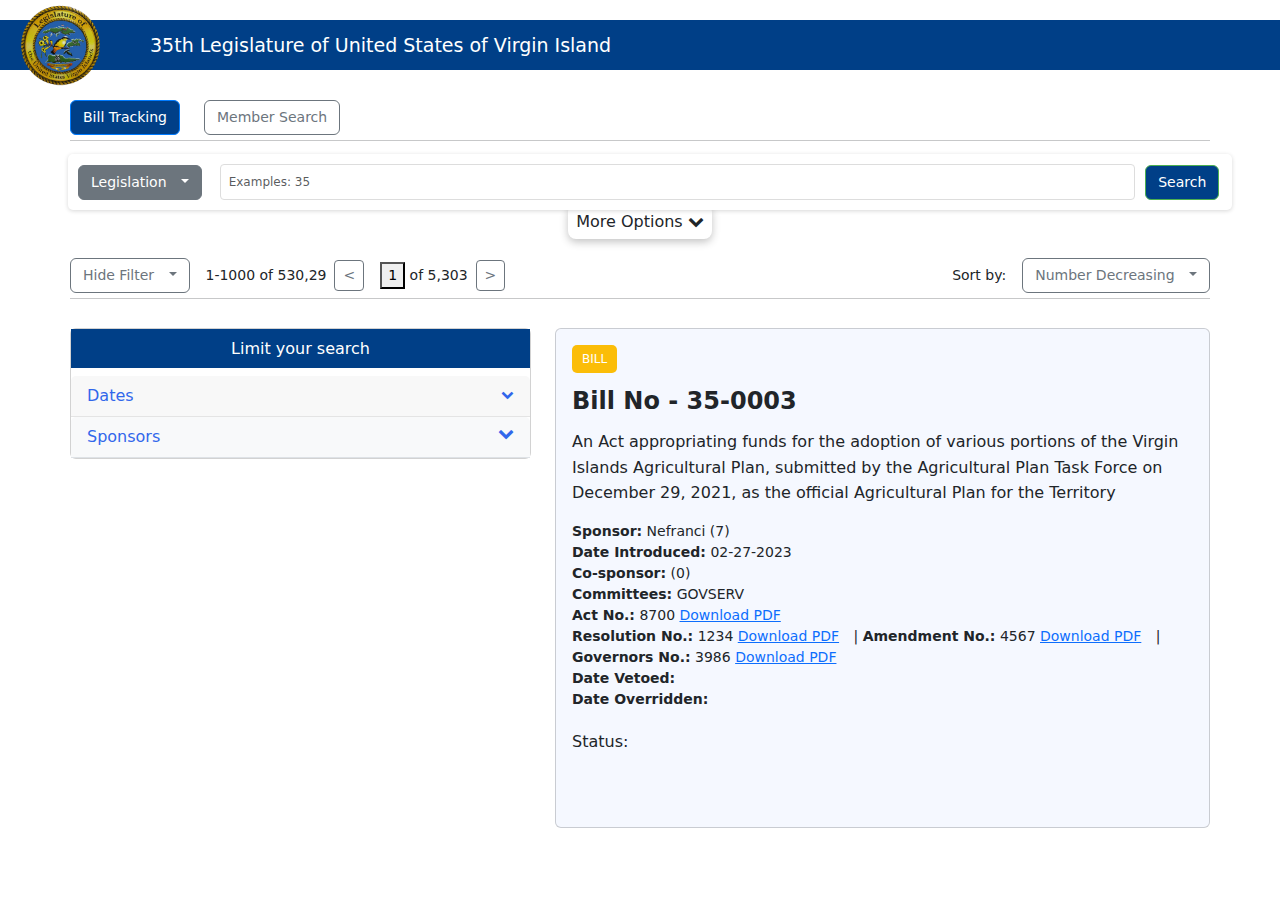
==== index.html @ 42413e61 "SEVENTH COMMIT" ====
<!DOCTYPE html>
<html lang="en">

<head>
	<meta charset="UTF-8">
	<meta name="viewport" content="width=device-width, initial-scale=1.0">
	<meta http-equiv="X-UA-Compatible" content="ie=edge">
	<title>Document</title>
	<link href="https://cdn.jsdelivr.net/npm/bootstrap@5.3.3/dist/css/bootstrap.min.css" rel="stylesheet"
		integrity="sha384-QWTKZyjpPEjISv5WaRU9OFeRpok6YctnYmDr5pNlyT2bRjXh0JMhjY6hW+ALEwIH" crossorigin="anonymous">
		<link rel="stylesheet" href="https://cdnjs.cloudflare.com/ajax/libs/font-awesome/4.7.0/css/font-awesome.min.css">
	<script src="https://cdn.jsdelivr.net/npm/bootstrap@5.3.3/dist/js/bootstrap.bundle.min.js"
		integrity="sha384-YvpcrYf0tY3lHB60NNkmXc5s9fDVZLESaAA55NDzOxhy9GkcIdslK1eN7N6jIeHz"
		crossorigin="anonymous"></script>
		

	<style>
		.form-select{
			width: 50%;
    		margin-left: 15px;
		}
		body {
			margin-top: 20px;
		}

		.tabbtn, .row2btn{
			font-size: 14px;
		}
		.navbar-custom {
			background-color: #003f87;
			/* Dark blue background */
			position: relative;
			height: 50px;
			/* Adjust based on your preference */
		}

		.navbar-brand img {
			width: 80px;
			/* Adjust based on your logo size */
			height: auto;
			position: absolute;
			top: 50%;
			/* Center vertically */
			transform: translateY(-50%);
			margin-left: 20px;
			/* Space from the left */
		}

		.navbar-text {
			color: #ffffff;
			/* White text */
			font-size: 19px;
			/* Larger text */
			position: absolute;
			left: 150px;
			/* Space from the left */
			top: 50%;
			/* Center vertically */
			transform: translateY(-50%);
			white-space: nowrap;
		}

		.tabdiv .container {
			padding-left: 0;
			/* Remove default padding */
		}

		.tabdiv .row {
			justify-content: start;
			/* Align items to the start of the row */
		}

		.tabdiv .col {
			padding-right: 10px;
			/* Reduce spacing between buttons */
		}

		.tabdiv {
			margin-top: 30px;
		}

.container{
	padding-left: 0;
	padding-right: 0;
}
		.search-bar-container {
			padding: 10px;
			box-shadow: rgba(0, 0, 0, 0.16) 0px 1px 4px;
			/* Light gray background */
			border-radius: 5px;
			/* Rounded corners */
			display: flex;
			align-items: center;
			justify-content: space-between;
			width: 100%;
			margin-left: 10px;
			background-color: #ffffff;
		}

		.form-control {
			margin-right: 5px;
    		margin-left: 15px;
			/* Space between elements */
		}

		.btn-outline-primary {
			color: #fff;
			/* White text color */
			background-color: #007bff;
			/* Bootstrap primary blue */
			border-color: #007bff;
			/* Border color same as background */
		}

		.dropdown-toggle::after {
			margin-left: 10px;
			/* Ensure spacing within dropdown */
		}

		.btn-primary {
			background-color: #003f87;
			/* New background color */
			border-color: #4CAF50;
			/* New border color */
		}

		.custom-flex-container {
			display: flex;
			align-items: center;
			/* Vertically center the items */
			margin-top: 16px;
			/* 4rem top margin */
		}

		.custom-flex-container>.dropdown {
			flex-shrink: 0;
			/* Prevents the dropdown from shrinking */
		}

		.custom-flex-container>p {
			margin-left: 16px;
			/* Spacing between dropdown and paragraph */
			margin-bottom: 0;
			/* No bottom margin for alignment */
		}

		
.card-header .title {
  margin-bottom: 0;
  line-height: 1.5;
}

.filter-group {
  border-bottom: 1px solid #e4e4e4;
}
.filter-group .card-header {
  border-bottom: 0;
}
.filter-group:last-child {
  border-bottom: 0;
}

.card-header .form-check {
  margin-bottom: 0;
  padding-top: 5px;
  padding-bottom: 5px;
}



/* ================= lists ================= */
[class*=list-] li:after {
  visibility: hidden;
  display: block;
  content: "";
  overflow: hidden;
  height: 0;
  clear: both;
}
.text-center {
    padding: 10px;
    text-align: center !important;
    background-color: #003f87;
    color: white;
	width: 404px;
}
.list-icon {
  list-style: none;
  padding-left: 0;
}
.list-icon li {
  margin-bottom: 7px;
  position: relative;
  padding-left: 30px;
}
.list-icon .icon {
  width: 22px;
  margin-right: 15px;
  vertical-align: middle;
  text-align: center;
  color: #545454;
  position: absolute;
  top: 3px;
  left: 0;
}
.list-icon span {
  vertical-align: middle;
}

.list-bullet, .list-dots {
  list-style: none;
  padding-left: 0;
}
.list-bullet li, .list-dots li {
  margin-bottom: 5px;
  position: relative;
  padding-left: 15px;
}
.list-bullet li::before, .list-dots li::before {
  content: " ";
  position: absolute;
  top: 8px;
  left: 0;
  width: 7px;
  border-radius: 100%;
  height: 7px;
  background: #ced4da;
}
.btn-outline-primary {
    color: #fff;
    background-color: #003f87;
    border-color: #007bff;
}
.list-check {
  padding-left: 0;
  list-style: none;
}
.list-check > li {
  position: relative;
  padding-left: 24px;
  margin-bottom: 7px;
}
.list-check > li::before {
  font-family: "Font Awesome 5 Free";
  font-weight: 900;
  font-size: 12px;
  color: #00b517;
  position: absolute;
  top: 2px;
  left: 0;
  content: "";
}

.list-normal {
  list-style: none;
  padding-left: 0;
}
.list-normal li {
  padding-left: 1em;
  margin-bottom: 7px;
}
.list-normal li:before {
  content: "•";
  color: #3167eb;
  display: inline-block;
  width: 1em;
  margin-left: -1em;
}

.list-menu {
  list-style: none;
  margin: 0;
}
.list-menu li {
  margin-bottom: 5px;
}
.list-menu a {
  color: #343a40;
}
.list-menu a:hover {
  color: #3167eb;
}

.card-header a{
	color: #3167eb;
	text-decoration: none;
}

.icon-control {
  margin-top: 5px;
  float: right;
  font-size: 80%;
}
/* Filter Stack Structure */
.filter-stack {
    display: flex;
}

.filter-label-stack {
    display: flex;
    flex-direction: column;
    /*margin-right: 1rem;*/
    flex-basis: 150px;
}

.filter-input-stack {
    display: flex;
    flex-direction: column;
	margin-right: 5rem;
}

.filter-inputs {
    display: flex;
    align-items: center;
    margin-bottom: 1rem;
}

.filter-inputs input {
    margin: 0 0.5rem;
	font-size: 11px;
    width: 99px;
}

.filter-between {
    margin: 0 0.5rem;
}
.mb-3 {
    margin-bottom: 1rem; /* Adjusts the spacing below each row */
}

.align-items-center {
    align-items: center; /* Aligns labels and inputs vertically */
}
/* General Styling for consistency */
.form-control {
    padding: 0.5rem;
    border: 1px solid #ddd;
    border-radius: 4px;
	width: 80%;
	font-size: 12px;
}

.col-md-3{
flex: 0 0 auto;
width: 40%;
}
hr {
    margin: 5px 0;
    color: inherit;
    border: 0;
    border-top: var(--bs-border-width) solid;
    opacity: .25;
}
.moreoption{
    /* background-color: #cde1fd; */
    padding: 8px;
    border-radius: 8px;
    cursor: pointer;
	box-shadow: rgba(0, 0, 0, 0.24) 0px 3px 8px
}
.bill-container {
            border: 1px solid #dcdcdc;
            background-color: #ffffff;
            padding: 20px;
            border-radius: 8px;
            width: 600px;
            margin: 20px auto;
            box-shadow: 0 0 10px rgba(0, 0, 0, 0.1);
        }
        .bill-label {
            background-color: #fbbd08;
            color: white;
            font-size: 12px;
            padding: 5px 10px;
            border-radius: 5px;
            display: inline-block;
            margin-bottom: 10px;
        }
        .bill-number {
            font-size: 24px;
            font-weight: bold;
            margin-bottom: 10px;
        }
        .bill-description {
            margin-bottom: 15px;
            line-height: 1.6;
        }
        .bill-details {
            font-size: 14px;
            margin-bottom: 20px;
        }
        .bill-details span {
            font-weight: bold;
        }
        .download-link {
            margin-right: 10px;
        }
        .status-container {
            display: flex;
            align-items: center;
        }
        .status {
            background-color: #21ba45;
            color: white;
            padding: 5px 10px;
            border-radius: 5px;
            font-size: 12px;
            margin-right: 10px;
        }
        .timeline {
            display: flex;
            justify-content: space-between;
            width: 100%;
            padding: 10px 0;
            margin-top: 10px;
        }
        .timeline-item {
            font-size: 12px;
            color: #2185d0;
            text-align: center;
            flex: 1;
        }
        .timeline-item:not(:last-child)::after {
            content: '→';
            color: #dcdcdc;
            margin-left: 5px;
            margin-right: 5px;
        }
		.status-bar {
  display: flex;
  flex-wrap: nowrap;
  justify-content: space-between;
  align-items: center;
  padding: 5px;
  background-color: #f7f7f7;
  border-radius: 5px;
  box-shadow: 0 0 5px rgba(0, 0, 0, 0.1);
}

.status-bar-item {
  position: relative;
  flex: 1;
  text-align: center;
  padding: 5px;
  border-right: 1px solid #ddd;
  font-size: 12px;
  cursor: pointer;
}

.status-bar-item.active {
  background-color: #4CAF50;
  color: #fff;
}

.status-bar-item.active::before {
  content: "";
  position: absolute;
  top: 50%;
  right: -5px;
  transform: translateY(-50%);
  border-style: solid;
  border-width: 5px 0 5px 5px;
  border-color: transparent transparent transparent #4CAF50;
}

.status-bar-item:last-child {
  border-right: none;
}

		.expandable{
			font-size: 13px;
		}

		.colmn{
			width: 90%;
		}
.sde{
    padding-left: 0rem;
}
.more{
	width: 800px;
	height: 600px; 
	background: #ebf3ff; 
	padding: 15px;
}

/* For tablets in portrait (vertical) mode */
@media only screen and   (orientation: portrait) {
	 .row2btn {
    font-size: 9px;
}
.filter-label {
    margin-bottom: 0;
	font-size: 12px;
}
.navbar-text {
	font-size: medium;
}
.sideflt{
    width: 42%;
    font-size: 9px;
}
.d-flex input {
    margin: 0; /* Ensure no additional margins on the inputs */
}
.more{
	width: 500px;
	height: 700px;
}
}

/* For tablets in landscape (horizontal) mode */
@media only screen and (min-width: 768px) and (max-width: 1024px) and (orientation: landscape) {
    .sideflt{
    width: 70%;
    font-size: 9px;
}
.d-flex input {
    margin: 0; /* Ensure no additional margins on the inputs */
}
	 .row2btn {
    font-size: 9px;
}

.filter-label {
    margin-bottom: 0; /* Ensure label has no bottom margin */
	font-size: 12px;
}
/* input.form-control {
    width: 52%;
    font-size: 9px;
} */
}


</style>
</head>

<body>
	<script src="https://code.jquery.com/jquery-3.6.0.min.js"></script>

	<div class="navdiv">
		<nav class="navbar navbar-custom">
			<a class="navbar-brand" href="#">
				<img src="img/logo.png" alt="Logo">
			</a>
			<div class="navbar-text">
				35th Legislature of United States of Virgin Island
			</div>
		</nav>
	</div>
	<div class="tabdiv">
		<div class="container text-left"> <!-- Changed to text-left -->
			<div class="row">
				<div class="col-auto"> <!-- Changed to col-auto for fitting content -->
					<button class="btn btn-outline-primary tabbtn">
						Bill Tracking
					</button>
				</div>
				<div class="col-auto"> <!-- Changed to col-auto for fitting content -->
					<button class="btn btn-outline-secondary tabbtn">
						Member Search
					</button>
				</div>
			</div>
			<hr>
			<div class="row">
				<div class="container mt-2">
					<div class="search-bar-container" style="position: relative; z-index: 2;">
						<div class="dropdown">
							<button class="btn btn-secondary dropdown-toggle row2btn" type="button" id="dropdownMenuButton1"
								data-bs-toggle="dropdown" aria-expanded="false">
								Legislation
							</button>
							<ul class="dropdown-menu row2btn" aria-labelledby="dropdownMenuButton1">
								<li><a class="dropdown-item" href="#">Option 1</a></li>
								<li><a class="dropdown-item" href="#">Option 2</a></li>
								<li><a class="dropdown-item" href="#">Option 3</a></li>
							</ul>
						</div>
						<input type="text" class="form-control row2btn" placeholder="Examples: 35">
						<div class="dropdown">

							<ul class="dropdown-menu row2btn" aria-labelledby="dropdownMenuButton2">
								<li><a class="dropdown-item" href="#">Option 1</a></li>
								<li><a class="dropdown-item" href="#">Option 2</a></li>
								<li><a class="dropdown-item" href="#">Option 3</a></li>
							</ul>
						</div>
						<button type="button" class="btn btn-primary row2btn">Search</button><br/>

					</div>
					
    <div style="text-align: center; position: relative; z-index: 1;">
  <span class="moreoption mt-1" data-bs-toggle="collapse" data-bs-target="#collapse_opt" aria-expanded="true">
    More Options
    <i class="fa fa-chevron-down" id="chevron-icon"></i>
  </span>
</div>

<div id="collapse_opt" class="collapse">
  <!-- Your collapsible content here -->
</div>

					<div class="filter-content collapse" id="collapse_opt">
						<div class="container mt-5">
							<div class="row mb-3">
								<div class="col"></div>
								<div class="col">

									<form class="card more" style="">
										<div class="row mb-2">
											<div class="col">
												<input type="checkbox" class="me-2">
												<span class="expandable" >Act</span>
												<input type="checkbox" class="me-2">
												<span class="expandable">Resolution</span>
											</div>
											<div class="row mb-2 mt-2">
												<select class="form-select expandable">
													<option selected>Legislature</option>
													<option >35 2021-2023</option>
												</select>
											</div>
											<div class="row mb-2">
												<!-- <label for="">Committee</label> -->
												<input type="text" class="form-control expandable" placeholder="Subject">
											</div>
										</div>
										<h6 class="expandable">Sponsor/Co-Sponsor</h6>
										<div class="row mb-2">
											<div class="col">
												<input type="checkbox" class="me-2 expandable">
												<span class="expandable">Sponsor</span>
												<input type="checkbox" class="me-2 expandable">
												<span class="expandable">Co-Sponsor</span>
											</div>
											<div class="col">
												<span class="expandable">Committee</span>
											</div>
											</div>
											
											<div class="row mb-2">
												<div class="col">
													<input type="text" class="form-control expandable" >
												</div>
												<div class="col">
													<input type="text" class="form-control expandable" placeholder="Committee">
												</div>
											</div>
											
											<div class="row mb-2">
												<div class="col">
													<h6 class="expandable">Date</h6>
												</div>
												<div class="col">
													<h6 class="expandable">Legislature Numbers</h6>
												</div>
											</div>
											
											<div class="row mb-2">
												<div class="col">
													<input type="checkbox" class="me-2">
													<span class="expandable">Approved</span>
													<input type="checkbox" class="me-2">
													<span class="expandable">Voted</span>
													<input type="checkbox" class="me-2">
													<span class="expandable" >Overwridden</span>
												</div>
												<div class="col">
													<input type="checkbox" class="me-2">
													<span class="expandable">Bill Number</span>
													<input type="checkbox" class="me-2">
													<span class="expandable">Act Number</span>
													<input type="checkbox" class="me-2">
													<span class="expandable">BR Number</span>
												</div>
											</div>
											<div class="row mb-2">
												<div class="col">
													<div class="filter-inputs">
														<span class="filter-label row2btn expandable">Date</span>
		
															<input class="form-control row2btn expandable" type="date" placeholder="Start Date">
															<span class="filter-between row2btn expandable">Between</span>
															<input class="form-control row2btn expandable" type="date" placeholder="End Date">
														</div>
												</div>
												<div class="col">
													<div class="col">
														<input type="text" class="form-control expandable" placeholder="">
													</div>
												</div>
											</div>
											<div class="row mb-2">
												<div class="col">
													<input type="checkbox" class="me-2">
													<span class="expandable">Assigned</span>
													<input type="checkbox" class="me-2">
													<span class="expandable">Introduced</span>
												</div>
												<div class="col">
													<input type="checkbox" class="me-2">
													<span class="expandable">Resolution No.</span>
													<input type="checkbox" class="me-2">
													<span class="expandable">Ammendment No.</span>
													<input type="checkbox" class="me-2">
													<span class="expandable" >Governors No.</span>
												</div>
											</div>
											<div class="row mb-2">
												<div class="col">
													<div class="filter-inputs">
														<span class="filter-label row2btn expandable">Date</span>
		
															<input class="form-control row2btn expandable" type="date" placeholder="Start Date">
															<span class="filter-between row2btn expandable">Between</span>
															<input class="form-control row2btn expandable" type="date" placeholder="End Date">
														</div>
												</div>
												<div class="col">
													<div class="col">
														<input type="text" class="form-control expandable" placeholder="">
													</div>
												</div>
											</div>
											<div class="row mb-2"></div>
												<div class="col">
													<input type="checkbox" class="me-2 expandable">
													<span class="expandable">To Senator</span>
													<input type="checkbox" class="me-2 expandable">
													<span class="expandable">To Governor</span>
													<input type="checkbox" class="me-2 expandable">
													<span class="expandable" >To Lt. Governor</span>
												</div>
												<div class="row mb-2">
													<div class="col">
														<div class="filter-inputs">
															<span class="filter-label row2btn">Date</span>
			
																<input class="form-control row2btn expandable" type="date" placeholder="Start Date">
																<span class="filter-between row2btn expandable">Between</span>
																<input class="form-control row2btn expandable" type="date" placeholder="End Date">
															</div>
													</div>
													<div class="col">
														<div class="col">
															<button type="reset" class="btn btn-secondary">Clear Filter</button>					
															<button type="submit" class="btn btn-primary">Search</button>
															<a class="btn btn-secondary"  data-bs-toggle="collapse" data-bs-target="#collapse_opt" aria-expanded="true">Close
															<i class="fa fa-chevron-up"></i></a>
														</div>
													</div>
												</div>
									</form>
								</div>
							</div>
						</div>
					
					</div>

				</div>
			</div>
			<div class="container mt-4 hide1">
				<div class="row">
					<!-- Left Aligned Column for Filter and Pagination -->
					<div class="col-md-8 d-flex align-items-center"> <!-- Adjust the column width and remove offset -->
						<div class="dropdown">
							<a class="btn btn-outline-secondary dropdown-toggle row2btn" id="hidefilter">
								Hide Filter
							</a>
						</div>
						<p class="mb-0 ms-3 row2btn">1-1000 of 530,29</p>
						<button class="btn btn-outline-secondary btn-sm ms-2">&lt;</button>
						<p class="mb-0 ms-3 row2btn"><button>1</button> of 5,303</p>
						<button class="btn btn-outline-secondary btn-sm ms-2">&gt;</button>
					</div>

					<!-- Right Aligned Sorting Dropdown -->
					<div class="col-md-4 d-flex justify-content-end align-items-center">
						<p class="mb-0 me-3 row2btn">Sort by:</p>
						<div class="dropdown">
							<a class="btn btn-outline-secondary dropdown-toggle row2btn" href="#" role="button"
								data-bs-toggle="dropdown" aria-expanded="false">
								Number Decreasing
							</a>
							<ul class="dropdown-menu">
								<li><a class="dropdown-item" href="#">Action</a></li>
								<li><a class="dropdown-item" href="#">Another action</a></li>
								<li><a class="dropdown-item" href="#">Something else here</a></li>
							</ul>
						</div>
					</div>
				</div>
				<hr>
			</div>
		</div>
	</div>
	<div class="container">
		<div class="row">
		  <div class="col-5" id="hd">
			<div class="main">
				<section class="section-content padding-y ">
					<div class="container">
			
						<div class="row">
							<!-- Sidebar for Filters with Toggle Features -->
							<aside class="col-md-3"  style="width: 100%;">
								<div class="card mt-4" style="width: 100%;">
									<h6 class="title text-center"  style="width: 100%;">Limit your search</h6>
								
									<article class="filter-group">
										<header class="card-header">
											<a href="#" class="" data-bs-toggle="collapse" data-bs-target="#collapse_1" aria-expanded="false">
												<i class="icon-control fa fa-chevron-down"></i>
												<h6 class="title">Dates</h6>
											</a>
										</header>
										<div class="filter-content collapse" id="collapse_1">
											<div class="card-body">
												<ul class="list-menu sde">
													<!-- Date Approved -->
													<li class="filter-item">
														<div class="filter-stack">
															<div class="filter-label-stack" style="display: none;">
															</div>
															
															<div class="filter-input-stack">
																<div class="row mb-3 align-items-center">
																	<div class="col-md-4">
																		<span class="filter-label">Approved On</span>
																	</div>
																	<div class="col-md-8 d-flex justify-content-between">
																		<input class="form-control sideflt" type="date" placeholder="Start Date">
																		<input class="form-control sideflt" type="date" placeholder="End Date">
																	</div>
																</div>
																
																<div class="row mb-3 align-items-center">
																	<div class="col-md-4">
																		<span class="filter-label">Vetoed On</span>
																	</div>
																	<div class="col-md-8 d-flex justify-content-between">
																		<input class="form-control sideflt" type="date" placeholder="Start Date">
																		<input class="form-control sideflt" type="date" placeholder="End Date">
																	</div>
																</div>
																
																<div class="row mb-3 align-items-center">
																	<div class="col-md-4">
																		<span class="filter-label">Overwritten On</span>
																	</div>
																	<div class="col-md-8 d-flex justify-content-between">
																		<input class="form-control sideflt" type="date" placeholder="Start Date">
																		<input class="form-control sideflt" type="date" placeholder="End Date">
																	</div>
																</div>
																
																<div class="row mb-3 align-items-center">
																	<div class="col-md-4">
																		<span class="filter-label">Assigned On</span>
																	</div>
																	<div class="col-md-8 d-flex justify-content-between">
																		<input class="form-control sideflt" type="date" placeholder="Start Date">
																		<input class="form-control sideflt" type="date" placeholder="End Date">
																	</div>
																</div>
															
																<div class="row mb-3 align-items-center">
																	<div class="col-md-4">
																		<span class="filter-label">To Senator</span>
																	</div>
																	<div class="col-md-8 d-flex justify-content-between">
																		<input class="form-control sideflt" type="date" placeholder="Start Date">
																		<input class="form-control sideflt" type="date" placeholder="End Date">
																	</div>
																</div>
																
																<div class="row mb-3 align-items-center">
																	<div class="col-md-4">
																		<span class="filter-label">Introduced On</span>
																	</div>
																	<div class="col-md-8 d-flex justify-content-between">
																		<input class="form-control sideflt" type="date" placeholder="Start Date">
																		<input class="form-control sideflt" type="date" placeholder="End Date">
																	</div>
																</div>
																
																<div class="row mb-3 align-items-center">
																	<div class="col-md-4">
																		<span class="filter-label">To Governor</span>
																	</div>
																	<div class="col-md-8 d-flex justify-content-between">
																		<input class="form-control sideflt" type="date" placeholder="Start Date">
																		<input class="form-control sideflt" type="date" placeholder="End Date">
																	</div>
																</div>
																
																<div class="row mb-3 align-items-center">
																	<div class="col-md-4">
																		<span class="filter-label">To Lt.Governor</span>
																	</div>
																	<div class="col-md-8 d-flex justify-content-between">
																		<input class="form-control sideflt" type="date" placeholder="Start Date">
																		<input class="form-control sideflt" type="date" placeholder="End Date">
																	</div>
																</div>
															</div>
															
														</div>
													</li>
												</ul>
											</div>
										</div>
									</article>
								
									<article class="filter-group">
										<header class="card-header bg-light border-bottom">
											<a href="#" class="d-flex justify-content-between align-items " data-bs-toggle="collapse" data-bs-target="#collapse_4" aria-expanded="false">
												<h6 class="title">Sponsors</h6>
												<i class="fa fa-chevron-down"></i>
											</a>
										</header>
								
										<div class="filter-content collapse" id="collapse_4">
											<div class="card-body">
												<!-- Sponsor and Co-Sponsor Checkboxes -->
												<div class="mb-3">
													<label class="checkbox-btn d-block">
														<input type="checkbox" class="me-2">
														<span>Sponsors</span>
													</label>
													<label class="checkbox-btn d-block">
														<input type="checkbox" class="me-2">
														<span>Co-Sponsors</span>
													</label>
												</div>
								
												<!-- Dropdown Filters -->
												<div class="mb-3">
													<div class="container drp">
														<div class="row">
															<div class="col">
																<label class="form-label">Sponsors</label>
															</div>
															<div class="col">
																<select class="form-select colmn" aria-label="Committee Filter">
																	<option selected>Choose Sponsor</option>
																	<option value="1">Sponsor 1</option>
																	<option value="2">Sponsor 2</option>
																	<option value="3">Sponsor 3</option>
																</select>
															</div>
														</div>
														<div class="row">
															<div class="col">
																<label class="form-label">Committee</label>
															</div>
															<div class="col">
																<select class="form-select colmn" aria-label="Committee Filter">
																	<option selected>Choose Committee</option>
																	<option value="1">Committee 1</option>
																	<option value="2">Committee 2</option>
																	<option value="3">Committee 3</option>
																</select>
															</div>
														</div>
													</div>
													<div class="filter-item">
													</div>
												</div>
											</div>
										</div>
									</article>
								</div>
								
							</aside>
			
							<!-- Main Content Area -->
							
						</div>
					</div>
				</section>
			</div>
		  </div>
		  <div class="col mt-4">
			<div class="card hide1" style=" width: 100%; height: 500px; background: #f5f8ff;">
				<div class="card-body">
				<div class="bill-label">BILL</div>
				<div class="bill-number">Bill No - 35-0003</div>
				<div class="bill-description">
					An Act appropriating funds for the adoption of various portions of the Virgin Islands Agricultural Plan, submitted by the Agricultural Plan Task Force on December 29, 2021, as the official Agricultural Plan for the Territory
				</div>
				<div class="bill-details">
					<div><span>Sponsor:</span> Nefranci (7)</div>
					<div><span>Date Introduced:</span> 02-27-2023</div>
					<div><span>Co-sponsor:</span> (0)</div>
					<div><span>Committees:</span> GOVSERV</div>
					<div>
						<span>Act No.:</span> 8700 <a href="#" class="download-link">Download PDF</a>
					</div>
					<div>
						<span>Resolution No.:</span> 1234 <a href="#" class="download-link">Download PDF</a> | 
						<span>Amendment No.:</span> 4567 <a href="#" class="download-link">Download PDF</a> | 
						<span>Governors No.:</span> 3986 <a href="#" class="download-link">Download PDF</a>
					</div>
					<div><span>Date Vetoed:</span> </div>
					<div><span>Date Overridden:</span> </div>
				</div>
				<div><span>Status:</span> </div>


				<!-- <div class="status-bar">
					<div class="status-bar-item active">Assigned</div>
					<div class="status-bar-item active">Introduced</div>
					<div class="status-bar-item">&nbsp;Senator &nbsp;&nbsp;</div>
					<div class="status-bar-item">Committee</div>
					<div class="status-bar-item">Floor</div>
					<div class="status-bar-item">Approved</div>
					<div class="status-bar-item">Lt. Governor</div>
					<div class="status-bar-item">Governor</div>
				</div>  -->
			</div>
		</div>
		  </div>
		</div>
	  </div>
	  </div>
	<script>
		$(document).ready(function() {
  $('#collapse_opt').on('shown.bs.collapse', function() {
    $('.hide1').hide();
    $('.main').hide();
    $('#chevron-icon').removeClass('fa-chevron-down').addClass('fa-chevron-up'); // Change to up chevron
  });

  $('#collapse_opt').on('hidden.bs.collapse', function() {
    $('.hide1').show();
    $('.main').show();
    $('#chevron-icon').removeClass('fa-chevron-up').addClass('fa-chevron-down'); // Change to down chevron
  });
});


		$(document).ready(function() {
  $('#hidefilter').click(function() {
    $('#hd').toggle(); // Toggles visibility of the element with the id 'hd'

    // Update button text based on visibility
    if ($('#hd').is(':visible')) {
      $('#hidefilter').text('Hide Filter');
    } else {
      $('#hidefilter').text('Show Filter');
    }
  });
});

		</script>
	<script src="https://code.jquery.com/jquery-3.5.1.slim.min.js"></script>
    <script src="https://cdn.jsdelivr.net/npm/@popperjs/core@2.5.4/dist/umd/popper.min.js"></script>
    <script src="https://stackpath.bootstrapcdn.com/bootstrap/4.5.2/js/bootstrap.min.js"></script>

</body>

</html>
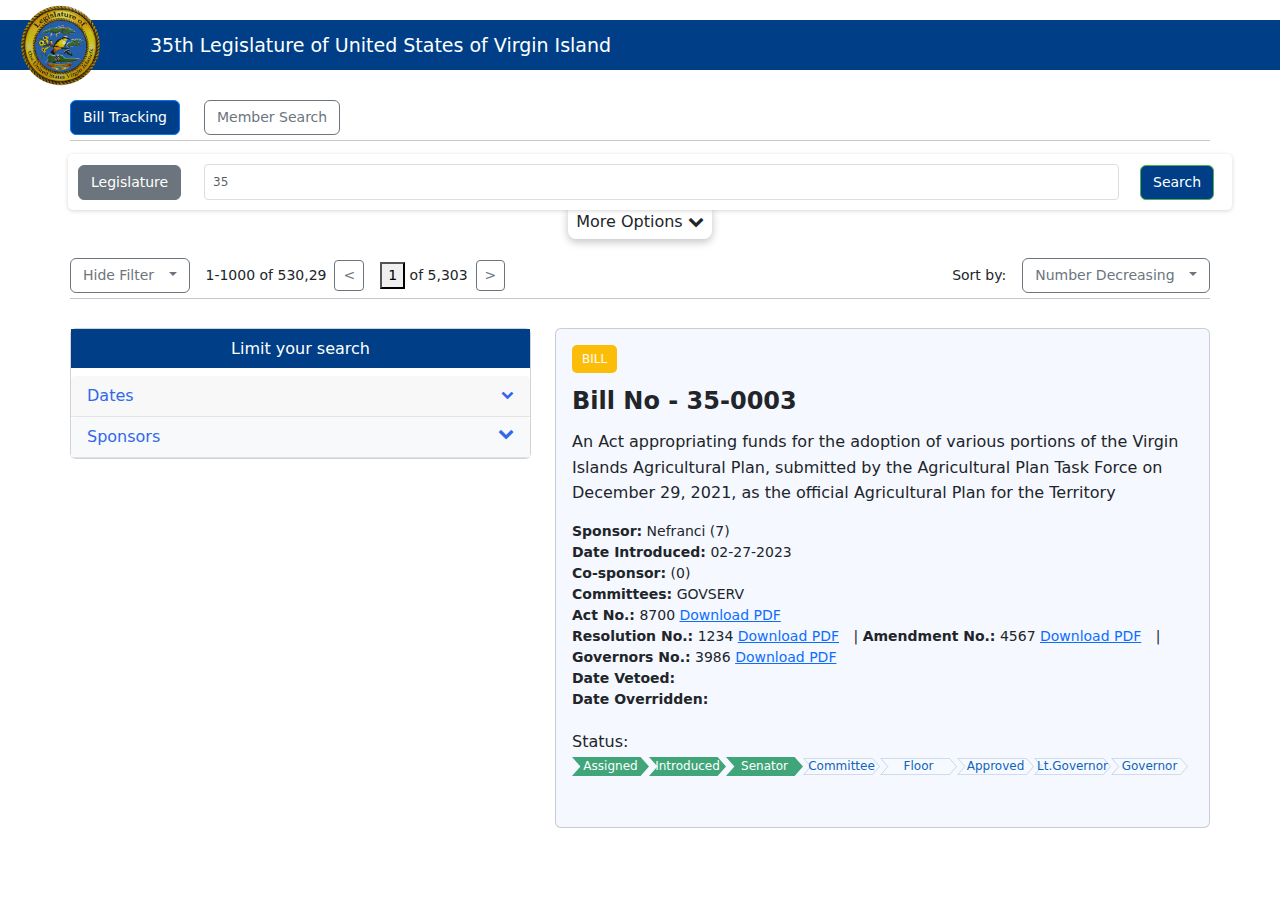
==== commit f4780c45: "SEVENTH COMMIT" ====
--- a/index.html
+++ b/index.html
@@ -427,45 +427,44 @@
             margin-right: 5px;
         }
 		.status-bar {
-  display: flex;
-  flex-wrap: nowrap;
-  justify-content: space-between;
-  align-items: center;
-  padding: 5px;
-  background-color: #f7f7f7;
-  border-radius: 5px;
-  box-shadow: 0 0 5px rgba(0, 0, 0, 0.1);
-}
-
-.status-bar-item {
-  position: relative;
-  flex: 1;
-  text-align: center;
-  padding: 5px;
-  border-right: 1px solid #ddd;
-  font-size: 12px;
-  cursor: pointer;
-}
-
-.status-bar-item.active {
-  background-color: #4CAF50;
-  color: #fff;
-}
-
-.status-bar-item.active::before {
-  content: "";
-  position: absolute;
-  top: 50%;
-  right: -5px;
-  transform: translateY(-50%);
-  border-style: solid;
-  border-width: 5px 0 5px 5px;
-  border-color: transparent transparent transparent #4CAF50;
-}
-
-.status-bar-item:last-child {
-  border-right: none;
-}
+    display: flex;
+    
+    align-items: center;
+    
+}
+
+.status-item {
+    position: relative;
+    text-align: center;
+}
+
+.status-item img {
+
+    height: auto;
+	width: 77px;
+}
+
+.status-text {
+    position: absolute;
+    top: 50%;
+    left: 50%;
+    transform: translate(-50%, -50%);
+    font-size: 12px; /* Adjust text size to fit inside the image */
+    color: #fff; /* Make sure text is visible over the image */
+    /* font-weight: bold; */
+    pointer-events: none;
+}
+.status-text-inactive{
+	position: absolute;
+    top: 50%;
+    left: 50%;
+    transform: translate(-50%, -50%);
+    font-size: 12px;
+    color: #1063bd;
+    /* font-weight: bold; */
+    pointer-events: none;
+}
+
 
 		.expandable{
 			font-size: 13px;
@@ -483,12 +482,18 @@
 	background: #ebf3ff; 
 	padding: 15px;
 }
+.intro{
+	margin-right: 150px;
+}
 
 /* For tablets in portrait (vertical) mode */
 @media only screen and   (orientation: portrait) {
 	 .row2btn {
     font-size: 9px;
 }
+.card mt-4{
+	width: 280px;
+}
 .filter-label {
     margin-bottom: 0;
 	font-size: 12px;
@@ -511,12 +516,27 @@
 
 /* For tablets in landscape (horizontal) mode */
 @media only screen and (min-width: 768px) and (max-width: 1024px) and (orientation: landscape) {
+	.status-bar {
+        flex-direction: column;
+        align-items: center;
+    }
+
+    .status-item {
+        margin-bottom: 20px;
+    }
     .sideflt{
     width: 70%;
     font-size: 9px;
 }
+.more{
+	    width: 755px;
+    height: 600px;
+    background: #ebf3ff;
+    padding: 15px;
+}
 .d-flex input {
     margin: 0; /* Ensure no additional margins on the inputs */
+	margin-right: 3px;
 }
 	 .row2btn {
     font-size: 9px;
@@ -568,17 +588,11 @@
 				<div class="container mt-2">
 					<div class="search-bar-container" style="position: relative; z-index: 2;">
 						<div class="dropdown">
-							<button class="btn btn-secondary dropdown-toggle row2btn" type="button" id="dropdownMenuButton1"
-								data-bs-toggle="dropdown" aria-expanded="false">
-								Legislation
+							<button class="btn btn-secondary  row2btn" type="button" >
+								Legislature
 							</button>
-							<ul class="dropdown-menu row2btn" aria-labelledby="dropdownMenuButton1">
-								<li><a class="dropdown-item" href="#">Option 1</a></li>
-								<li><a class="dropdown-item" href="#">Option 2</a></li>
-								<li><a class="dropdown-item" href="#">Option 3</a></li>
-							</ul>
 						</div>
-						<input type="text" class="form-control row2btn" placeholder="Examples: 35">
+						<input type="text" class="form-control row2btn" placeholder="35">
 						<div class="dropdown">
 
 							<ul class="dropdown-menu row2btn" aria-labelledby="dropdownMenuButton2">
@@ -610,16 +624,10 @@
 
 									<form class="card more" style="">
 										<div class="row mb-2">
-											<div class="col">
-												<input type="checkbox" class="me-2">
-												<span class="expandable" >Act</span>
-												<input type="checkbox" class="me-2">
-												<span class="expandable">Resolution</span>
-											</div>
 											<div class="row mb-2 mt-2">
 												<select class="form-select expandable">
-													<option selected>Legislature</option>
-													<option >35 2021-2023</option>
+													<option >Legislature</option>
+													<option selected>35 2021-2023</option>
 												</select>
 											</div>
 											<div class="row mb-2">
@@ -630,6 +638,8 @@
 										<h6 class="expandable">Sponsor/Co-Sponsor</h6>
 										<div class="row mb-2">
 											<div class="col">
+												<input type="checkbox" class="me-2 expandable">
+												<span class="expandable">Primary Sponsor</span>
 												<input type="checkbox" class="me-2 expandable">
 												<span class="expandable">Sponsor</span>
 												<input type="checkbox" class="me-2 expandable">
@@ -645,113 +655,126 @@
 													<input type="text" class="form-control expandable" >
 												</div>
 												<div class="col">
-													<input type="text" class="form-control expandable" placeholder="Committee">
+													<select class="form-select expandable">
+														<option >Committee</option>
+													</select>
+												</div>
+											</div>
+											<hr>
+											<div class="d-flex flex-column flex-md-row justify-content-between mb-2">
+												<!-- Date Section -->
+												<div class="flex-column me-5" style="flex: 1;">
+													<h6 class="expandable">Date</h6>
+													
+													<!-- Approved, Voted, Overridden -->
+													<div class="d-flex justify-content-between mb-2">
+														<div>
+															<input type="checkbox" class="me-2">
+															<span class="expandable">Approved</span>
+														</div>
+														<div>
+															<input type="checkbox" class="me-2">
+															<span class="expandable">Voted</span>
+														</div>
+														<div>
+															<input type="checkbox" class="me-2">
+															<span class="expandable">Overridden</span>
+														</div>
+													</div>
+											
+													<!-- Assigned, Introduced -->
+													<div class="d-flex justify-content-between mb-2">
+														<div>
+															<input type="checkbox" class="me-2">
+															<span class="expandable">Assigned</span>
+														</div>
+														<div>
+															<input type="checkbox" class="me-1">
+															<span class="expandable intro">Introduced</span>
+														</div>
+													</div>
+											
+													<!-- To Senator, To Governor, To Lt. Governor -->
+													<div class="d-flex justify-content-between mb-2">
+														<div>
+															<input type="checkbox" class="me-2">
+															<span class="expandable">To Senator</span>
+														</div>
+														<div>
+															<input type="checkbox" class="me-2">
+															<span class="expandable">To Governor</span>
+														</div>
+														<div>
+															<input type="checkbox" class="me-2">
+															<span class="expandable">To Lt. Governor</span>
+														</div>
+													</div>
+													
+													<!-- Date Input (Start, Between, End) -->
+													<div class="filter-inputs mt-3">
+														<span class="filter-label row2btn">Date</span>
+														<input class="form-control row2btn expandable mb-2" type="date" placeholder="Start Date">
+														<span class="filter-between row2btn expandable">Between</span>
+														<input class="form-control row2btn expandable mb-2" type="date" placeholder="End Date">
+													</div>
+												</div>
+											
+												<!-- Vertical Line -->
+												<div class="border-start d-none d-md-block" style="height: auto; margin-left: 10px; margin-right: 10px;"></div>
+											
+												<!-- Legislature Numbers Section -->
+												<div class="flex-column  mt-3 mt-md-0" style="flex: 1;">
+													<h6 class="expandable">Legislature Numbers</h6>
+											
+													<!-- Bill Number, Act Number, BR Number -->
+													<div class="d-flex justify-content-between mb-2">
+														<div>
+															<input type="checkbox" class="me-2">
+															<span class="expandable">Bill Number</span>
+														</div>
+														<div>
+															<input type="checkbox" class="me-2">
+															<span class="expandable">Act Number</span>
+														</div>
+														<div>
+															<input type="checkbox" class="me-2">
+															<span class="expandable">BR Number</span>
+														</div>
+													</div>
+											
+													<!-- Resolution No., Amendment No., Governor's No. -->
+													<div class="d-flex justify-content-between mb-2">
+														<div>
+															<input type="checkbox" class="me-2">
+															<span class="expandable">Resolution No.</span>
+														</div>
+														<div>
+															<input type="checkbox" class="me-2">
+															<span class="expandable">Amendment No.</span>
+														</div>
+														<div>
+															<input type="checkbox" class="me-2">
+															<span class="expandable">Governor's No.</span>
+														</div>
+													</div>
+											
+													<!-- Text Input -->
+													<input type="text" class="form-control expandable mt-3" placeholder="Enter details...">
 												</div>
 											</div>
 											
-											<div class="row mb-2">
+											<!-- Search Button Section -->
+											<div class="row mt-4">
 												<div class="col">
-													<h6 class="expandable">Date</h6>
-												</div>
-												<div class="col">
-													<h6 class="expandable">Legislature Numbers</h6>
+													<div class="col">
+														<button type="reset" class="btn btn-secondary">Clear Filter</button>					
+														<button type="submit" class="btn btn-primary">Search</button>
+														<a class="btn btn-secondary" data-bs-toggle="collapse" data-bs-target="#collapse_opt" aria-expanded="true">Close
+														<i class="fa fa-chevron-up"></i></a>
+													</div>
 												</div>
 											</div>
 											
-											<div class="row mb-2">
-												<div class="col">
-													<input type="checkbox" class="me-2">
-													<span class="expandable">Approved</span>
-													<input type="checkbox" class="me-2">
-													<span class="expandable">Voted</span>
-													<input type="checkbox" class="me-2">
-													<span class="expandable" >Overwridden</span>
-												</div>
-												<div class="col">
-													<input type="checkbox" class="me-2">
-													<span class="expandable">Bill Number</span>
-													<input type="checkbox" class="me-2">
-													<span class="expandable">Act Number</span>
-													<input type="checkbox" class="me-2">
-													<span class="expandable">BR Number</span>
-												</div>
-											</div>
-											<div class="row mb-2">
-												<div class="col">
-													<div class="filter-inputs">
-														<span class="filter-label row2btn expandable">Date</span>
-		
-															<input class="form-control row2btn expandable" type="date" placeholder="Start Date">
-															<span class="filter-between row2btn expandable">Between</span>
-															<input class="form-control row2btn expandable" type="date" placeholder="End Date">
-														</div>
-												</div>
-												<div class="col">
-													<div class="col">
-														<input type="text" class="form-control expandable" placeholder="">
-													</div>
-												</div>
-											</div>
-											<div class="row mb-2">
-												<div class="col">
-													<input type="checkbox" class="me-2">
-													<span class="expandable">Assigned</span>
-													<input type="checkbox" class="me-2">
-													<span class="expandable">Introduced</span>
-												</div>
-												<div class="col">
-													<input type="checkbox" class="me-2">
-													<span class="expandable">Resolution No.</span>
-													<input type="checkbox" class="me-2">
-													<span class="expandable">Ammendment No.</span>
-													<input type="checkbox" class="me-2">
-													<span class="expandable" >Governors No.</span>
-												</div>
-											</div>
-											<div class="row mb-2">
-												<div class="col">
-													<div class="filter-inputs">
-														<span class="filter-label row2btn expandable">Date</span>
-		
-															<input class="form-control row2btn expandable" type="date" placeholder="Start Date">
-															<span class="filter-between row2btn expandable">Between</span>
-															<input class="form-control row2btn expandable" type="date" placeholder="End Date">
-														</div>
-												</div>
-												<div class="col">
-													<div class="col">
-														<input type="text" class="form-control expandable" placeholder="">
-													</div>
-												</div>
-											</div>
-											<div class="row mb-2"></div>
-												<div class="col">
-													<input type="checkbox" class="me-2 expandable">
-													<span class="expandable">To Senator</span>
-													<input type="checkbox" class="me-2 expandable">
-													<span class="expandable">To Governor</span>
-													<input type="checkbox" class="me-2 expandable">
-													<span class="expandable" >To Lt. Governor</span>
-												</div>
-												<div class="row mb-2">
-													<div class="col">
-														<div class="filter-inputs">
-															<span class="filter-label row2btn">Date</span>
-			
-																<input class="form-control row2btn expandable" type="date" placeholder="Start Date">
-																<span class="filter-between row2btn expandable">Between</span>
-																<input class="form-control row2btn expandable" type="date" placeholder="End Date">
-															</div>
-													</div>
-													<div class="col">
-														<div class="col">
-															<button type="reset" class="btn btn-secondary">Clear Filter</button>					
-															<button type="submit" class="btn btn-primary">Search</button>
-															<a class="btn btn-secondary"  data-bs-toggle="collapse" data-bs-target="#collapse_opt" aria-expanded="true">Close
-															<i class="fa fa-chevron-up"></i></a>
-														</div>
-													</div>
-												</div>
 									</form>
 								</div>
 							</div>
@@ -848,7 +871,7 @@
 																
 																<div class="row mb-3 align-items-center">
 																	<div class="col-md-4">
-																		<span class="filter-label">Overwritten On</span>
+																		<span class="filter-label">Overridden On</span>
 																	</div>
 																	<div class="col-md-8 d-flex justify-content-between">
 																		<input class="form-control sideflt" type="date" placeholder="Start Date">
@@ -926,6 +949,10 @@
 											<div class="card-body">
 												<!-- Sponsor and Co-Sponsor Checkboxes -->
 												<div class="mb-3">
+													<label class="checkbox-btn d-block"></label>
+														<input type="checkbox" class="me-2">
+														<span>Primary Sponsors</span>
+													</label>
 													<label class="checkbox-btn d-block">
 														<input type="checkbox" class="me-2">
 														<span>Sponsors</span>
@@ -940,9 +967,7 @@
 												<div class="mb-3">
 													<div class="container drp">
 														<div class="row">
-															<div class="col">
-																<label class="form-label">Sponsors</label>
-															</div>
+															
 															<div class="col">
 																<select class="form-select colmn" aria-label="Committee Filter">
 																	<option selected>Choose Sponsor</option>
@@ -953,9 +978,7 @@
 															</div>
 														</div>
 														<div class="row">
-															<div class="col">
-																<label class="form-label">Committee</label>
-															</div>
+														
 															<div class="col">
 																<select class="form-select colmn" aria-label="Committee Filter">
 																	<option selected>Choose Committee</option>
@@ -1009,17 +1032,42 @@
 				</div>
 				<div><span>Status:</span> </div>
 
-
-				<!-- <div class="status-bar">
-					<div class="status-bar-item active">Assigned</div>
-					<div class="status-bar-item active">Introduced</div>
-					<div class="status-bar-item">&nbsp;Senator &nbsp;&nbsp;</div>
-					<div class="status-bar-item">Committee</div>
-					<div class="status-bar-item">Floor</div>
-					<div class="status-bar-item">Approved</div>
-					<div class="status-bar-item">Lt. Governor</div>
-					<div class="status-bar-item">Governor</div>
-				</div>  -->
+				<div class="status-bar">
+					<div class="status-item">
+						<img src="img/Status Tracker_Active.svg" alt="Step 1" >
+						<span class="status-text">Assigned</span>
+					</div>
+					<div class="status-item">
+						<img src="img/Status Tracker_Active.svg" alt="Step 2">
+						<span class="status-text">Introduced</span>
+					</div>
+					<div class="status-item">
+						<img src="img/Status Tracker_Active.svg" alt="Step 3">
+						<span class="status-text">Senator</span>
+					</div>
+					<div class="status-item">
+						<img src="img/Status Tracker_inactive.svg" alt="Step 4">
+						<span class="status-text-inactive">Committee</span>
+					</div>
+					<div class="status-item">
+						<img src="img/Status Tracker_inactive.svg" alt="Step 4">
+						<span class="status-text-inactive">Floor</span>
+					</div>
+					<div class="status-item">
+						<img src="img/Status Tracker_inactive.svg" alt="Step 4">
+						<span class="status-text-inactive">Approved</span>
+					</div>
+					<div class="status-item">
+						<img src="img/Status Tracker_inactive.svg" alt="Step 4">
+						<span class="status-text-inactive">Lt.Governor</span>
+					</div>
+					<div class="status-item">
+						<img src="img/Status Tracker_inactive.svg" alt="Step 4">
+						<span class="status-text-inactive">Governor</span>
+					</div>
+				</div>
+				
+				
 			</div>
 		</div>
 		  </div>
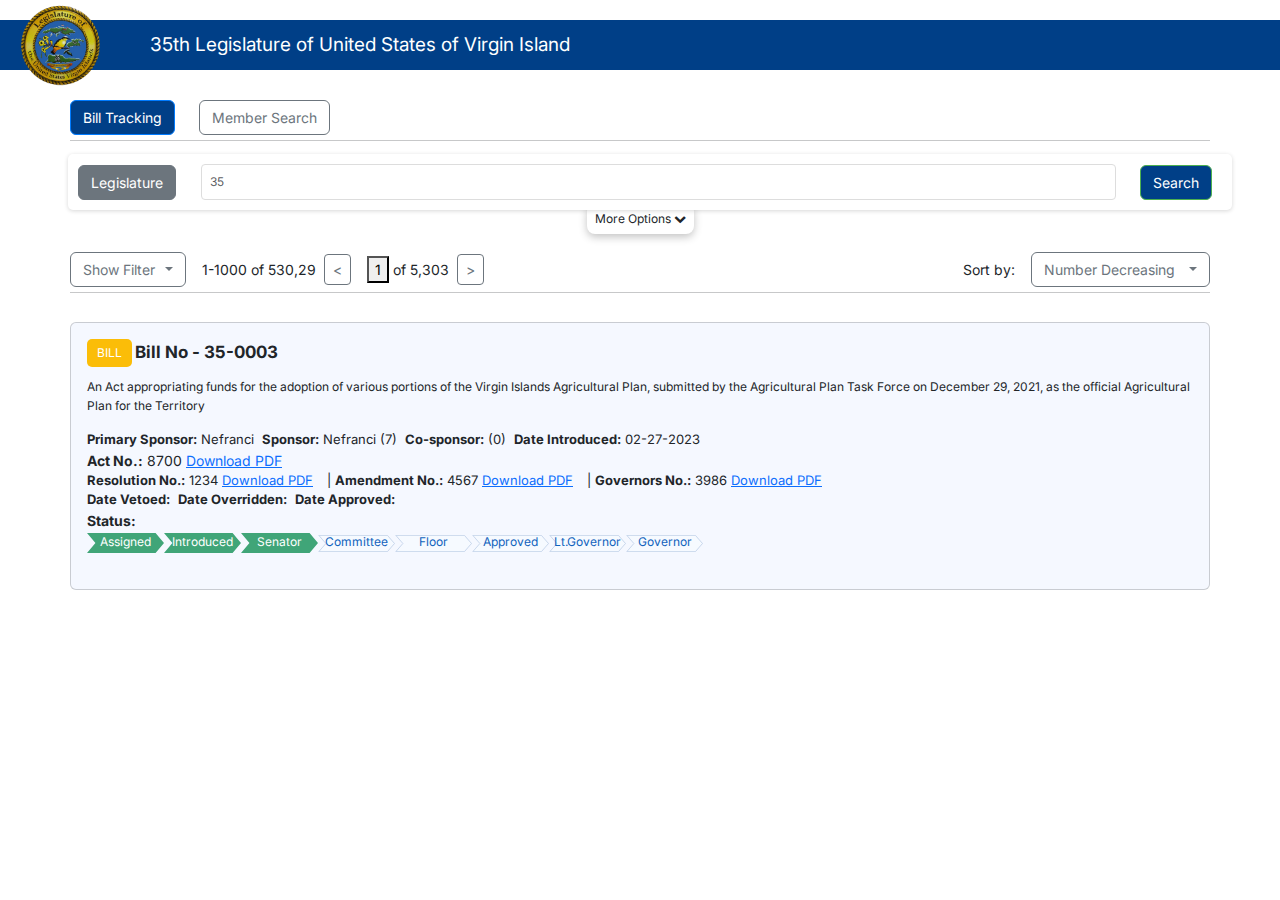
==== commit bfff3304: "NINETH COMMIT" ====
--- a/index.html
+++ b/index.html
@@ -12,7 +12,7 @@
 	<script src="https://cdn.jsdelivr.net/npm/bootstrap@5.3.3/dist/js/bootstrap.bundle.min.js"
 		integrity="sha384-YvpcrYf0tY3lHB60NNkmXc5s9fDVZLESaAA55NDzOxhy9GkcIdslK1eN7N6jIeHz"
 		crossorigin="anonymous"></script>
-		
+	<link href='https://fonts.googleapis.com/css?family=Inter' rel='stylesheet'>
 
 	<style>
 		.form-select{
@@ -21,6 +21,8 @@
 		}
 		body {
 			margin-top: 20px;
+			font-family: 'Inter';
+			font-size: 12px;
 		}
 
 		.tabbtn, .row2btn{
@@ -166,7 +168,9 @@
   padding-bottom: 5px;
 }
 
-
+.sponsors{
+	margin-bottom: 20px;
+}
 
 /* ================= lists ================= */
 [class*=list-] li:after {
@@ -295,6 +299,9 @@
 .filter-stack {
     display: flex;
 }
+.filter-label{
+	font-size: 14px;
+}
 
 .filter-label-stack {
     display: flex;
@@ -306,7 +313,7 @@
 .filter-input-stack {
     display: flex;
     flex-direction: column;
-	margin-right: 5rem;
+	/* margin-right: 5rem; */
 }
 
 .filter-inputs {
@@ -357,6 +364,7 @@
     border-radius: 8px;
     cursor: pointer;
 	box-shadow: rgba(0, 0, 0, 0.24) 0px 3px 8px
+	
 }
 .bill-container {
             border: 1px solid #dcdcdc;
@@ -377,7 +385,7 @@
             margin-bottom: 10px;
         }
         .bill-number {
-            font-size: 24px;
+            font-size: 17px;
             font-weight: bold;
             margin-bottom: 10px;
         }
@@ -399,6 +407,10 @@
             display: flex;
             align-items: center;
         }
+		
+.status-text{
+	font-weight: normal;
+}
         .status {
             background-color: #21ba45;
             color: white;
@@ -473,7 +485,9 @@
 		.colmn{
 			width: 90%;
 		}
-.sde{
+		.sde{
+    padding-left: 0rem;
+}.sde2{
     padding-left: 0rem;
 }
 .more{
@@ -485,9 +499,16 @@
 .intro{
 	margin-right: 150px;
 }
+.small-checkbox {
+    width: 15px;
+    height: 15px;
+}
 
 /* For tablets in portrait (vertical) mode */
 @media only screen and   (orientation: portrait) {
+	.status-bar {
+        display: none; /* Hide the status bar on mobile and tablet */
+    }
 	 .row2btn {
     font-size: 9px;
 }
@@ -496,7 +517,7 @@
 }
 .filter-label {
     margin-bottom: 0;
-	font-size: 12px;
+	font-size: 10px;
 }
 .navbar-text {
 	font-size: medium;
@@ -517,12 +538,7 @@
 /* For tablets in landscape (horizontal) mode */
 @media only screen and (min-width: 768px) and (max-width: 1024px) and (orientation: landscape) {
 	.status-bar {
-        flex-direction: column;
-        align-items: center;
-    }
-
-    .status-item {
-        margin-bottom: 20px;
+        display: none; /* Hide the status bar on mobile and tablet */
     }
     .sideflt{
     width: 70%;
@@ -578,9 +594,9 @@
 					</button>
 				</div>
 				<div class="col-auto"> <!-- Changed to col-auto for fitting content -->
-					<button class="btn btn-outline-secondary tabbtn">
+					<a href="member.html" class="btn btn-outline-secondary tabbtn">
 						Member Search
-					</button>
+					</a>
 				</div>
 			</div>
 			<hr>
@@ -713,7 +729,7 @@
 													<!-- Date Input (Start, Between, End) -->
 													<div class="filter-inputs mt-3">
 														<span class="filter-label row2btn">Date</span>
-														<input class="form-control row2btn expandable mb-2" type="date" placeholder="Start Date">
+														<input class="form-control row2btn expandable mb-2" id="dateInput" type="date" placeholder="Start Date">
 														<span class="filter-between row2btn expandable">Between</span>
 														<input class="form-control row2btn expandable mb-2" type="date" placeholder="End Date">
 													</div>
@@ -736,18 +752,21 @@
 															<input type="checkbox" class="me-2">
 															<span class="expandable">Act Number</span>
 														</div>
-														<div>
-															<input type="checkbox" class="me-2">
-															<span class="expandable">BR Number</span>
-														</div>
 													</div>
 											
 													<!-- Resolution No., Amendment No., Governor's No. -->
 													<div class="d-flex justify-content-between mb-2">
 														<div>
 															<input type="checkbox" class="me-2">
+															<span class="expandable">BR Number</span>
+														</div>
+														<div>
+															<input type="checkbox" class="me-2">
 															<span class="expandable">Resolution No.</span>
 														</div>
+													</div>
+														<div class="d-flex justify-content-between mb-2">
+													
 														<div>
 															<input type="checkbox" class="me-2">
 															<span class="expandable">Amendment No.</span>
@@ -821,7 +840,7 @@
 	</div>
 	<div class="container">
 		<div class="row">
-		  <div class="col-5" id="hd">
+		  <div class="col-4" id="hd">
 			<div class="main">
 				<section class="section-content padding-y ">
 					<div class="container">
@@ -845,95 +864,87 @@
 													<!-- Date Approved -->
 													<li class="filter-item">
 														<div class="filter-stack">
-															<div class="filter-label-stack" style="display: none;">
+															<div class="filter-label-stack">
+													
+															
+															<div class="mb-3" style="font-size: 14px;">
+																<!-- Row 1 with 3 checkboxes -->
+																<label class="checkbox-btn d-block">
+																	<input type="checkbox" class=" me-2" id="approved-on">
+																	<span>Approved On</span>
+																</label>
+																<label class="checkbox-btn d-block">
+																	<input type="checkbox" class="me-2" id="vetoed-on">
+																	<span>Vetoed On</span>
+																</label>
+																<label class="checkbox-btn d-block">
+																	<input type="checkbox" class="me-2" id="overridden-on">
+																	<span>Overridden On</span>
+																</label>
+															
+																<!-- Row 2 with 3 checkboxes -->
+																<label class="checkbox-btn d-block">
+																	<input type="checkbox" class="me-2" id="assigned-on">
+																	<span>Assigned On</span>
+																</label>
+																<label class="checkbox-btn d-block">
+																	<input type="checkbox" class="me-2" id="to-senator">
+																	<span>To Senator</span>
+																</label>
+																<label class="checkbox-btn d-block">
+																	<input type="checkbox" class="me-2" id="introduced-on">
+																	<span>Introduced On</span>
+																</label>
+															
+																<!-- Row 3 with 2 checkboxes -->
+																<label class="checkbox-btn d-block">
+																	<input type="checkbox" class="me-2" id="to-governor">
+																	<span>To Governor</span>
+																</label>
+																<label class="checkbox-btn d-block">
+																	<input type="checkbox" class="me-2" id="to-lt-governor">
+																	<span>To Lt. Governor</span>
+																</label>
+																
+																
+																<!-- Single Date Field at the end -->
+																
 															</div>
 															
-															<div class="filter-input-stack">
-																<div class="row mb-3 align-items-center">
-																	<div class="col-md-4">
-																		<span class="filter-label">Approved On</span>
-																	</div>
-																	<div class="col-md-8 d-flex justify-content-between">
-																		<input class="form-control sideflt" type="date" placeholder="Start Date">
-																		<input class="form-control sideflt" type="date" placeholder="End Date">
+															
+																<!-- Single Date Field -->
+																
+															</div>
+															
+															
+															
+														</div>
+														
+													</li>
+												</ul>
+											</div>
+												<div class="card-body">
+													<ul class="list-menu sde2">
+														<!-- Date Approved -->
+														<li class="filter-item">
+															<div class="filter-stack2">
+																
+																<div class="filter-input-stack">
+																	
+																	
+																	<div class="row mb-3 align-items-center">
+																		
+																		<div class="col-md-8  justify-content-between">
+																			<input class="form-control sideflt" type="date" placeholder="Start Date" data-has-listeners="true"> <br>
+																			<input class="form-control sideflt" type="date" placeholder="End Date" data-has-listeners="true">
+																		</div>
 																	</div>
 																</div>
 																
-																<div class="row mb-3 align-items-center">
-																	<div class="col-md-4">
-																		<span class="filter-label">Vetoed On</span>
-																	</div>
-																	<div class="col-md-8 d-flex justify-content-between">
-																		<input class="form-control sideflt" type="date" placeholder="Start Date">
-																		<input class="form-control sideflt" type="date" placeholder="End Date">
-																	</div>
-																</div>
-																
-																<div class="row mb-3 align-items-center">
-																	<div class="col-md-4">
-																		<span class="filter-label">Overridden On</span>
-																	</div>
-																	<div class="col-md-8 d-flex justify-content-between">
-																		<input class="form-control sideflt" type="date" placeholder="Start Date">
-																		<input class="form-control sideflt" type="date" placeholder="End Date">
-																	</div>
-																</div>
-																
-																<div class="row mb-3 align-items-center">
-																	<div class="col-md-4">
-																		<span class="filter-label">Assigned On</span>
-																	</div>
-																	<div class="col-md-8 d-flex justify-content-between">
-																		<input class="form-control sideflt" type="date" placeholder="Start Date">
-																		<input class="form-control sideflt" type="date" placeholder="End Date">
-																	</div>
-																</div>
-															
-																<div class="row mb-3 align-items-center">
-																	<div class="col-md-4">
-																		<span class="filter-label">To Senator</span>
-																	</div>
-																	<div class="col-md-8 d-flex justify-content-between">
-																		<input class="form-control sideflt" type="date" placeholder="Start Date">
-																		<input class="form-control sideflt" type="date" placeholder="End Date">
-																	</div>
-																</div>
-																
-																<div class="row mb-3 align-items-center">
-																	<div class="col-md-4">
-																		<span class="filter-label">Introduced On</span>
-																	</div>
-																	<div class="col-md-8 d-flex justify-content-between">
-																		<input class="form-control sideflt" type="date" placeholder="Start Date">
-																		<input class="form-control sideflt" type="date" placeholder="End Date">
-																	</div>
-																</div>
-																
-																<div class="row mb-3 align-items-center">
-																	<div class="col-md-4">
-																		<span class="filter-label">To Governor</span>
-																	</div>
-																	<div class="col-md-8 d-flex justify-content-between">
-																		<input class="form-control sideflt" type="date" placeholder="Start Date">
-																		<input class="form-control sideflt" type="date" placeholder="End Date">
-																	</div>
-																</div>
-																
-																<div class="row mb-3 align-items-center">
-																	<div class="col-md-4">
-																		<span class="filter-label">To Lt.Governor</span>
-																	</div>
-																	<div class="col-md-8 d-flex justify-content-between">
-																		<input class="form-control sideflt" type="date" placeholder="Start Date">
-																		<input class="form-control sideflt" type="date" placeholder="End Date">
-																	</div>
-																</div>
 															</div>
-															
-														</div>
-													</li>
-												</ul>
-											</div>
+														</li>
+													</ul>
+												</div>								
 										</div>
 									</article>
 								
@@ -941,14 +952,14 @@
 										<header class="card-header bg-light border-bottom">
 											<a href="#" class="d-flex justify-content-between align-items " data-bs-toggle="collapse" data-bs-target="#collapse_4" aria-expanded="false">
 												<h6 class="title">Sponsors</h6>
-												<i class="fa fa-chevron-down"></i>
+												<i class="fa fa-chevron-down icon-control"></i>
 											</a>
 										</header>
 								
 										<div class="filter-content collapse" id="collapse_4">
 											<div class="card-body">
 												<!-- Sponsor and Co-Sponsor Checkboxes -->
-												<div class="mb-3">
+												<div class="mb-3" style="font-size: 14px;">
 													<label class="checkbox-btn d-block"></label>
 														<input type="checkbox" class="me-2">
 														<span>Primary Sponsors</span>
@@ -968,7 +979,7 @@
 													<div class="container drp">
 														<div class="row">
 															
-															<div class="col">
+															<div class="col sponsors">
 																<select class="form-select colmn" aria-label="Committee Filter">
 																	<option selected>Choose Sponsor</option>
 																	<option value="1">Sponsor 1</option>
@@ -1007,63 +1018,75 @@
 			</div>
 		  </div>
 		  <div class="col mt-4">
-			<div class="card hide1" style=" width: 100%; height: 500px; background: #f5f8ff;">
+			<div class="card hide1" style=" width: 100%; height: fit-content; background: #f5f8ff;">
 				<div class="card-body">
-				<div class="bill-label">BILL</div>
-				<div class="bill-number">Bill No - 35-0003</div>
+					<div style="
+					display: flex;
+					align-items: center;"><span class="bill-label">BILL</span> &nbsp;<span class="bill-number">Bill No - 35-0003</span>
+					</div>
 				<div class="bill-description">
 					An Act appropriating funds for the adoption of various portions of the Virgin Islands Agricultural Plan, submitted by the Agricultural Plan Task Force on December 29, 2021, as the official Agricultural Plan for the Territory
 				</div>
 				<div class="bill-details">
-					<div><span>Sponsor:</span> Nefranci (7)</div>
-					<div><span>Date Introduced:</span> 02-27-2023</div>
-					<div><span>Co-sponsor:</span> (0)</div>
-					<div><span>Committees:</span> GOVSERV</div>
+					<div class="row-container" style="display: flex;          /* Enable Flexbox */
+					align-items: center;    /* Align items vertically in the center */
+					gap: 8px;              /* Space between each div */
+					font-size: 13px;">
+						<div><span>Primary Sponsor:</span> Nefranci</div>
+						<div><span>Sponsor:</span> Nefranci (7)</div>
+						<div><span>Co-sponsor:</span> (0)</div>
+						<div><span>Date Introduced:</span> 02-27-2023</div>
+					  </div>
 					<div>
 						<span>Act No.:</span> 8700 <a href="#" class="download-link">Download PDF</a>
 					</div>
-					<div>
+					<div style="font-size: 13px;">
 						<span>Resolution No.:</span> 1234 <a href="#" class="download-link">Download PDF</a> | 
 						<span>Amendment No.:</span> 4567 <a href="#" class="download-link">Download PDF</a> | 
 						<span>Governors No.:</span> 3986 <a href="#" class="download-link">Download PDF</a>
 					</div>
-					<div><span>Date Vetoed:</span> </div>
-					<div><span>Date Overridden:</span> </div>
+					<div class="row-container" style="display: flex;          /* Enable Flexbox */
+					align-items: center;    /* Align items vertically in the center */
+					gap: 8px;              /* Space between each div */
+					font-size: 13px;">
+						<div><span>Date Vetoed:</span> </div>
+						<div><span>Date Overridden:</span> </div>
+						<div><span>Date Approved:</span> </div>
 				</div>
 				<div><span>Status:</span> </div>
 
 				<div class="status-bar">
 					<div class="status-item">
 						<img src="img/Status Tracker_Active.svg" alt="Step 1" >
-						<span class="status-text">Assigned</span>
+						<span class="status-text" style="font-weight: normal;">Assigned</span>
 					</div>
 					<div class="status-item">
 						<img src="img/Status Tracker_Active.svg" alt="Step 2">
-						<span class="status-text">Introduced</span>
+						<span class="status-text"  style="font-weight: normal;">Introduced</span>
 					</div>
 					<div class="status-item">
 						<img src="img/Status Tracker_Active.svg" alt="Step 3">
-						<span class="status-text">Senator</span>
+						<span class="status-text" style="font-weight: normal;">Senator</span>
 					</div>
 					<div class="status-item">
 						<img src="img/Status Tracker_inactive.svg" alt="Step 4">
-						<span class="status-text-inactive">Committee</span>
+						<span class="status-text-inactive" style="font-weight: normal;">Committee</span>
 					</div>
 					<div class="status-item">
 						<img src="img/Status Tracker_inactive.svg" alt="Step 4">
-						<span class="status-text-inactive">Floor</span>
+						<span class="status-text-inactive" style="font-weight: normal;">Floor</span>
 					</div>
 					<div class="status-item">
 						<img src="img/Status Tracker_inactive.svg" alt="Step 4">
-						<span class="status-text-inactive">Approved</span>
+						<span class="status-text-inactive" style="font-weight: normal;">Approved</span>
 					</div>
 					<div class="status-item">
 						<img src="img/Status Tracker_inactive.svg" alt="Step 4">
-						<span class="status-text-inactive">Lt.Governor</span>
+						<span class="status-text-inactive" style="font-weight: normal;">Lt.Governor</span>
 					</div>
 					<div class="status-item">
 						<img src="img/Status Tracker_inactive.svg" alt="Step 4">
-						<span class="status-text-inactive">Governor</span>
+						<span class="status-text-inactive" style="font-weight: normal;">Governor</span>
 					</div>
 				</div>
 				
@@ -1072,9 +1095,11 @@
 		</div>
 		  </div>
 		</div>
+		</div>
 	  </div>
 	  </div>
 	<script>
+		
 		$(document).ready(function() {
   $('#collapse_opt').on('shown.bs.collapse', function() {
     $('.hide1').hide();
@@ -1090,7 +1115,11 @@
 });
 
 
-		$(document).ready(function() {
+$(document).ready(function() {
+  // Set the initial state
+  $('#hd').hide(); // Hide the filter by default
+  $('#hidefilter').text('Show Filter'); // Set button text to 'Show Filter'
+
   $('#hidefilter').click(function() {
     $('#hd').toggle(); // Toggles visibility of the element with the id 'hd'
 
@@ -1103,6 +1132,15 @@
   });
 });
 
+document.getElementById('dateInput').addEventListener('change', function() {
+        const dateValue = this.value; // Get the selected date value (yyyy-mm-dd)
+        const dateParts = dateValue.split('-'); // Split the date string by '-'
+
+        if (dateParts.length === 3) {
+            const formattedDate = `${dateParts[1]}-${dateParts[2]}-${dateParts[0]}`; // Reorder to mm-dd-yyyy
+            this.value = formattedDate; // Assign the new format back
+        }
+    });
 		</script>
 	<script src="https://code.jquery.com/jquery-3.5.1.slim.min.js"></script>
     <script src="https://cdn.jsdelivr.net/npm/@popperjs/core@2.5.4/dist/umd/popper.min.js"></script>
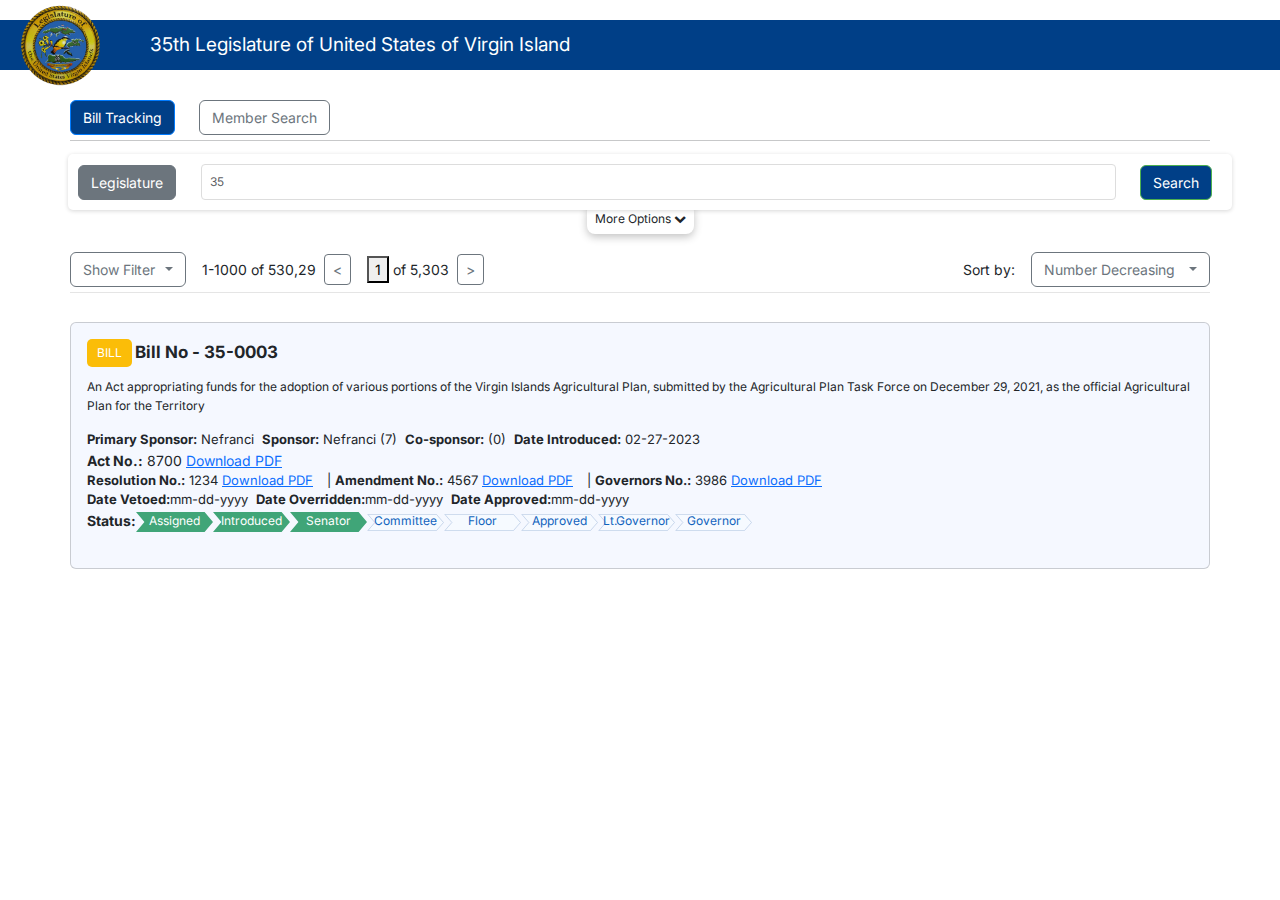
==== commit 8ab57f90: "TENTH COMMIT" ====
--- a/index.html
+++ b/index.html
@@ -14,562 +14,7 @@
 		crossorigin="anonymous"></script>
 	<link href='https://fonts.googleapis.com/css?family=Inter' rel='stylesheet'>
 
-	<style>
-		.form-select{
-			width: 50%;
-    		margin-left: 15px;
-		}
-		body {
-			margin-top: 20px;
-			font-family: 'Inter';
-			font-size: 12px;
-		}
-
-		.tabbtn, .row2btn{
-			font-size: 14px;
-		}
-		.navbar-custom {
-			background-color: #003f87;
-			/* Dark blue background */
-			position: relative;
-			height: 50px;
-			/* Adjust based on your preference */
-		}
-
-		.navbar-brand img {
-			width: 80px;
-			/* Adjust based on your logo size */
-			height: auto;
-			position: absolute;
-			top: 50%;
-			/* Center vertically */
-			transform: translateY(-50%);
-			margin-left: 20px;
-			/* Space from the left */
-		}
-
-		.navbar-text {
-			color: #ffffff;
-			/* White text */
-			font-size: 19px;
-			/* Larger text */
-			position: absolute;
-			left: 150px;
-			/* Space from the left */
-			top: 50%;
-			/* Center vertically */
-			transform: translateY(-50%);
-			white-space: nowrap;
-		}
-
-		.tabdiv .container {
-			padding-left: 0;
-			/* Remove default padding */
-		}
-
-		.tabdiv .row {
-			justify-content: start;
-			/* Align items to the start of the row */
-		}
-
-		.tabdiv .col {
-			padding-right: 10px;
-			/* Reduce spacing between buttons */
-		}
-
-		.tabdiv {
-			margin-top: 30px;
-		}
-
-.container{
-	padding-left: 0;
-	padding-right: 0;
-}
-		.search-bar-container {
-			padding: 10px;
-			box-shadow: rgba(0, 0, 0, 0.16) 0px 1px 4px;
-			/* Light gray background */
-			border-radius: 5px;
-			/* Rounded corners */
-			display: flex;
-			align-items: center;
-			justify-content: space-between;
-			width: 100%;
-			margin-left: 10px;
-			background-color: #ffffff;
-		}
-
-		.form-control {
-			margin-right: 5px;
-    		margin-left: 15px;
-			/* Space between elements */
-		}
-
-		.btn-outline-primary {
-			color: #fff;
-			/* White text color */
-			background-color: #007bff;
-			/* Bootstrap primary blue */
-			border-color: #007bff;
-			/* Border color same as background */
-		}
-
-		.dropdown-toggle::after {
-			margin-left: 10px;
-			/* Ensure spacing within dropdown */
-		}
-
-		.btn-primary {
-			background-color: #003f87;
-			/* New background color */
-			border-color: #4CAF50;
-			/* New border color */
-		}
-
-		.custom-flex-container {
-			display: flex;
-			align-items: center;
-			/* Vertically center the items */
-			margin-top: 16px;
-			/* 4rem top margin */
-		}
-
-		.custom-flex-container>.dropdown {
-			flex-shrink: 0;
-			/* Prevents the dropdown from shrinking */
-		}
-
-		.custom-flex-container>p {
-			margin-left: 16px;
-			/* Spacing between dropdown and paragraph */
-			margin-bottom: 0;
-			/* No bottom margin for alignment */
-		}
-
-		
-.card-header .title {
-  margin-bottom: 0;
-  line-height: 1.5;
-}
-
-.filter-group {
-  border-bottom: 1px solid #e4e4e4;
-}
-.filter-group .card-header {
-  border-bottom: 0;
-}
-.filter-group:last-child {
-  border-bottom: 0;
-}
-
-.card-header .form-check {
-  margin-bottom: 0;
-  padding-top: 5px;
-  padding-bottom: 5px;
-}
-
-.sponsors{
-	margin-bottom: 20px;
-}
-
-/* ================= lists ================= */
-[class*=list-] li:after {
-  visibility: hidden;
-  display: block;
-  content: "";
-  overflow: hidden;
-  height: 0;
-  clear: both;
-}
-.text-center {
-    padding: 10px;
-    text-align: center !important;
-    background-color: #003f87;
-    color: white;
-	width: 404px;
-}
-.list-icon {
-  list-style: none;
-  padding-left: 0;
-}
-.list-icon li {
-  margin-bottom: 7px;
-  position: relative;
-  padding-left: 30px;
-}
-.list-icon .icon {
-  width: 22px;
-  margin-right: 15px;
-  vertical-align: middle;
-  text-align: center;
-  color: #545454;
-  position: absolute;
-  top: 3px;
-  left: 0;
-}
-.list-icon span {
-  vertical-align: middle;
-}
-
-.list-bullet, .list-dots {
-  list-style: none;
-  padding-left: 0;
-}
-.list-bullet li, .list-dots li {
-  margin-bottom: 5px;
-  position: relative;
-  padding-left: 15px;
-}
-.list-bullet li::before, .list-dots li::before {
-  content: " ";
-  position: absolute;
-  top: 8px;
-  left: 0;
-  width: 7px;
-  border-radius: 100%;
-  height: 7px;
-  background: #ced4da;
-}
-.btn-outline-primary {
-    color: #fff;
-    background-color: #003f87;
-    border-color: #007bff;
-}
-.list-check {
-  padding-left: 0;
-  list-style: none;
-}
-.list-check > li {
-  position: relative;
-  padding-left: 24px;
-  margin-bottom: 7px;
-}
-.list-check > li::before {
-  font-family: "Font Awesome 5 Free";
-  font-weight: 900;
-  font-size: 12px;
-  color: #00b517;
-  position: absolute;
-  top: 2px;
-  left: 0;
-  content: "";
-}
-
-.list-normal {
-  list-style: none;
-  padding-left: 0;
-}
-.list-normal li {
-  padding-left: 1em;
-  margin-bottom: 7px;
-}
-.list-normal li:before {
-  content: "•";
-  color: #3167eb;
-  display: inline-block;
-  width: 1em;
-  margin-left: -1em;
-}
-
-.list-menu {
-  list-style: none;
-  margin: 0;
-}
-.list-menu li {
-  margin-bottom: 5px;
-}
-.list-menu a {
-  color: #343a40;
-}
-.list-menu a:hover {
-  color: #3167eb;
-}
-
-.card-header a{
-	color: #3167eb;
-	text-decoration: none;
-}
-
-.icon-control {
-  margin-top: 5px;
-  float: right;
-  font-size: 80%;
-}
-/* Filter Stack Structure */
-.filter-stack {
-    display: flex;
-}
-.filter-label{
-	font-size: 14px;
-}
-
-.filter-label-stack {
-    display: flex;
-    flex-direction: column;
-    /*margin-right: 1rem;*/
-    flex-basis: 150px;
-}
-
-.filter-input-stack {
-    display: flex;
-    flex-direction: column;
-	/* margin-right: 5rem; */
-}
-
-.filter-inputs {
-    display: flex;
-    align-items: center;
-    margin-bottom: 1rem;
-}
-
-.filter-inputs input {
-    margin: 0 0.5rem;
-	font-size: 11px;
-    width: 99px;
-}
-
-.filter-between {
-    margin: 0 0.5rem;
-}
-.mb-3 {
-    margin-bottom: 1rem; /* Adjusts the spacing below each row */
-}
-
-.align-items-center {
-    align-items: center; /* Aligns labels and inputs vertically */
-}
-/* General Styling for consistency */
-.form-control {
-    padding: 0.5rem;
-    border: 1px solid #ddd;
-    border-radius: 4px;
-	width: 80%;
-	font-size: 12px;
-}
-
-.col-md-3{
-flex: 0 0 auto;
-width: 40%;
-}
-hr {
-    margin: 5px 0;
-    color: inherit;
-    border: 0;
-    border-top: var(--bs-border-width) solid;
-    opacity: .25;
-}
-.moreoption{
-    /* background-color: #cde1fd; */
-    padding: 8px;
-    border-radius: 8px;
-    cursor: pointer;
-	box-shadow: rgba(0, 0, 0, 0.24) 0px 3px 8px
-	
-}
-.bill-container {
-            border: 1px solid #dcdcdc;
-            background-color: #ffffff;
-            padding: 20px;
-            border-radius: 8px;
-            width: 600px;
-            margin: 20px auto;
-            box-shadow: 0 0 10px rgba(0, 0, 0, 0.1);
-        }
-        .bill-label {
-            background-color: #fbbd08;
-            color: white;
-            font-size: 12px;
-            padding: 5px 10px;
-            border-radius: 5px;
-            display: inline-block;
-            margin-bottom: 10px;
-        }
-        .bill-number {
-            font-size: 17px;
-            font-weight: bold;
-            margin-bottom: 10px;
-        }
-        .bill-description {
-            margin-bottom: 15px;
-            line-height: 1.6;
-        }
-        .bill-details {
-            font-size: 14px;
-            margin-bottom: 20px;
-        }
-        .bill-details span {
-            font-weight: bold;
-        }
-        .download-link {
-            margin-right: 10px;
-        }
-        .status-container {
-            display: flex;
-            align-items: center;
-        }
-		
-.status-text{
-	font-weight: normal;
-}
-        .status {
-            background-color: #21ba45;
-            color: white;
-            padding: 5px 10px;
-            border-radius: 5px;
-            font-size: 12px;
-            margin-right: 10px;
-        }
-        .timeline {
-            display: flex;
-            justify-content: space-between;
-            width: 100%;
-            padding: 10px 0;
-            margin-top: 10px;
-        }
-        .timeline-item {
-            font-size: 12px;
-            color: #2185d0;
-            text-align: center;
-            flex: 1;
-        }
-        .timeline-item:not(:last-child)::after {
-            content: '→';
-            color: #dcdcdc;
-            margin-left: 5px;
-            margin-right: 5px;
-        }
-		.status-bar {
-    display: flex;
-    
-    align-items: center;
-    
-}
-
-.status-item {
-    position: relative;
-    text-align: center;
-}
-
-.status-item img {
-
-    height: auto;
-	width: 77px;
-}
-
-.status-text {
-    position: absolute;
-    top: 50%;
-    left: 50%;
-    transform: translate(-50%, -50%);
-    font-size: 12px; /* Adjust text size to fit inside the image */
-    color: #fff; /* Make sure text is visible over the image */
-    /* font-weight: bold; */
-    pointer-events: none;
-}
-.status-text-inactive{
-	position: absolute;
-    top: 50%;
-    left: 50%;
-    transform: translate(-50%, -50%);
-    font-size: 12px;
-    color: #1063bd;
-    /* font-weight: bold; */
-    pointer-events: none;
-}
-
-
-		.expandable{
-			font-size: 13px;
-		}
-
-		.colmn{
-			width: 90%;
-		}
-		.sde{
-    padding-left: 0rem;
-}.sde2{
-    padding-left: 0rem;
-}
-.more{
-	width: 800px;
-	height: 600px; 
-	background: #ebf3ff; 
-	padding: 15px;
-}
-.intro{
-	margin-right: 150px;
-}
-.small-checkbox {
-    width: 15px;
-    height: 15px;
-}
-
-/* For tablets in portrait (vertical) mode */
-@media only screen and   (orientation: portrait) {
-	.status-bar {
-        display: none; /* Hide the status bar on mobile and tablet */
-    }
-	 .row2btn {
-    font-size: 9px;
-}
-.card mt-4{
-	width: 280px;
-}
-.filter-label {
-    margin-bottom: 0;
-	font-size: 10px;
-}
-.navbar-text {
-	font-size: medium;
-}
-.sideflt{
-    width: 42%;
-    font-size: 9px;
-}
-.d-flex input {
-    margin: 0; /* Ensure no additional margins on the inputs */
-}
-.more{
-	width: 500px;
-	height: 700px;
-}
-}
-
-/* For tablets in landscape (horizontal) mode */
-@media only screen and (min-width: 768px) and (max-width: 1024px) and (orientation: landscape) {
-	.status-bar {
-        display: none; /* Hide the status bar on mobile and tablet */
-    }
-    .sideflt{
-    width: 70%;
-    font-size: 9px;
-}
-.more{
-	    width: 755px;
-    height: 600px;
-    background: #ebf3ff;
-    padding: 15px;
-}
-.d-flex input {
-    margin: 0; /* Ensure no additional margins on the inputs */
-	margin-right: 3px;
-}
-	 .row2btn {
-    font-size: 9px;
-}
-
-.filter-label {
-    margin-bottom: 0; /* Ensure label has no bottom margin */
-	font-size: 12px;
-}
-/* input.form-control {
-    width: 52%;
-    font-size: 9px;
-} */
-}
-
-
-</style>
+	<link rel="stylesheet" href="style.css">
 </head>
 
 <body>
@@ -638,7 +83,7 @@
 								<div class="col"></div>
 								<div class="col">
 
-									<form class="card more" style="">
+									<form class="card more">
 										<div class="row mb-2">
 											<div class="row mb-2 mt-2">
 												<select class="form-select expandable">
@@ -664,139 +109,146 @@
 											<div class="col">
 												<span class="expandable">Committee</span>
 											</div>
-											</div>
+										</div>
 											
-											<div class="row mb-2">
+										<div class="row mb-2">
+											<div class="col">
+												<input type="text" class="form-control expandable" >
+											</div>
+											<div class="col">
+												<select class="form-select expandable">
+													<option >Committee</option>
+												</select>
+											</div>
+										</div>
+										<hr>
+										<div class="d-flex flex-column flex-md-row justify-content-between mb-2">
+											<!-- Date Section -->
+											<div class="flex-column  mt-3 mt-md-0" >
+												<h6 class="expandable">Date</h6>
+										
+												<!-- Bill Number, Act Number, BR Number -->
+												<div class="d-flex justify-content-between mb-2">
+													<div class="mredt">
+														<input type="checkbox" class="me-2">
+														<span class="expandable" style="margin-right: 6px;">Approved</span>
+													</div>
+													<div class="mredt">
+														<input type="checkbox" class="me-2">
+														<span class="expandable" style="margin-right: 6px;">
+															Voted</span>
+													</div>
+													<div class="mredt2">
+														<input type="checkbox" class="me-2">
+														<span class="expandable" style="margin-right: 2px;">
+															Overridden</span>
+													</div>
+												</div>
+												<div class="d-flex justify-content-between mb-2">
+													<div class="mredt">
+														<input type="checkbox" class="me-2">
+														<span class="expandable" style="margin-right: 6px;">Assigned</span>
+													</div>
+													<div class="mredt">
+														<input type="checkbox" class="me-2">
+														<span class="expandable" style="margin-right: 6px;">
+															Introduced</span>
+													</div>
+													<div class="mredt2">
+														<input type="checkbox" class="me-2">
+														<span class="expandable" style="margin-right: 2px;">
+															To Senator</span>
+													</div>
+												</div>
+												<div class="d-flex justify-content-between mb-2">
+													<div class="mredt">
+														<input type="checkbox" class="me-2">
+														<span class="expandable" style="margin-right: 3px;">To Governor</span>
+													</div>
+													<div class="mredt">
+														<input type="checkbox" class="me-2">
+														<span class="expandable" style="margin-right: 3px;">
+															To Lt.Governor</span>
+													</div>
+													<div class="mredt2">
+														<input type="checkbox" class="me-2" style="visibility: hidden;">
+														<span class="expandable" style="margin-right: 2px; visibility: hidden;">
+															Overridden</span>
+													</div>
+												</div>
+												<div class="filter-inputs mt-3">
+													<span class="filter-label row2btn">Date</span>
+													<input class="form-control row2btn expandable mb-2" id="dateInput" type="date" placeholder="Start Date" data-has-listeners="true">
+													<span class="filter-label row2btn  ">Between</span>
+													<input class="form-control row2btn expandable mb-2" type="date" placeholder="End Date" data-has-listeners="true">
+												</div>
+											</div>
+											<div class="border-start d-none d-md-block" style="height: auto; margin-left: 10px; margin-right: 10px;"></div>
+
+											<div class="flex-column  mt-3 mt-md-0" style="flex: 1;">
+												<h6 class="expandable">Legislature Numbers</h6>
+										
+												<!-- Bill Number, Act Number, BR Number -->
+												<div class="d-flex justify-content-between mb-2">
+													<div>
+														<input type="checkbox" class="me-2" data-has-listeners="true">
+														<span class="expandable">Bill Number</span>
+													</div>
+													<div>
+														<input type="checkbox" class="me-2" data-has-listeners="true">
+														<span class="expandable" style="margin-right: 60px;">
+															Act Number</span>
+													</div>
+												</div>
+										
+												<!-- Resolution No., Amendment No., Governor's No. -->
+												<div class="d-flex justify-content-between mb-2">
+													<div>
+														<input type="checkbox" class="me-2" data-has-listeners="true">
+														<span class="expandable">BR Number</span>
+													</div>
+													<div>
+														<input type="checkbox" class="me-2" data-has-listeners="true">
+														<span class="expandable" style="
+														margin-right: 45px;">Resolution No.</span>
+													</div>
+												</div>
+												<div class="d-flex justify-content-between mb-2">
+												
+													<div>
+														<input type="checkbox" class="me-2" data-has-listeners="true">
+														<span class="expandable">Amendment No.</span>
+													</div>
+													<div>
+														<input type="checkbox" class="me-2" data-has-listeners="true">
+														<span class="expandable" style="
+														margin-right: 41px;">Governor's No.</span>
+													</div>
+												</div>
+										
+												<!-- Text Input -->
+												<input type="text" class="form-control expandable mt-3" placeholder="Enter details..." data-has-listeners="true">
+											</div>
+								
+										</div>
+										<div class="row mt-4">
+											<div class="col">
 												<div class="col">
-													<input type="text" class="form-control expandable" >
-												</div>
-												<div class="col">
-													<select class="form-select expandable">
-														<option >Committee</option>
-													</select>
-												</div>
-											</div>
-											<hr>
-											<div class="d-flex flex-column flex-md-row justify-content-between mb-2">
-												<!-- Date Section -->
-												<div class="flex-column me-5" style="flex: 1;">
-													<h6 class="expandable">Date</h6>
-													
-													<!-- Approved, Voted, Overridden -->
-													<div class="d-flex justify-content-between mb-2">
-														<div>
-															<input type="checkbox" class="me-2">
-															<span class="expandable">Approved</span>
-														</div>
-														<div>
-															<input type="checkbox" class="me-2">
-															<span class="expandable">Voted</span>
-														</div>
-														<div>
-															<input type="checkbox" class="me-2">
-															<span class="expandable">Overridden</span>
-														</div>
-													</div>
+													<button type="reset" class="btn btn-secondary">Clear Filter</button>					
+													<button type="submit" class="btn btn-primary">Search</button>
+													<a class="btn btn-secondary" data-bs-toggle="collapse" data-bs-target="#collapse_opt" aria-expanded="true">Close
+													<i class="fa fa-chevron-up"></i></a>
+												</div>
+											</div>
+										</div>
+										
+									</form>
 											
-													<!-- Assigned, Introduced -->
-													<div class="d-flex justify-content-between mb-2">
-														<div>
-															<input type="checkbox" class="me-2">
-															<span class="expandable">Assigned</span>
-														</div>
-														<div>
-															<input type="checkbox" class="me-1">
-															<span class="expandable intro">Introduced</span>
-														</div>
-													</div>
 											
-													<!-- To Senator, To Governor, To Lt. Governor -->
-													<div class="d-flex justify-content-between mb-2">
-														<div>
-															<input type="checkbox" class="me-2">
-															<span class="expandable">To Senator</span>
-														</div>
-														<div>
-															<input type="checkbox" class="me-2">
-															<span class="expandable">To Governor</span>
-														</div>
-														<div>
-															<input type="checkbox" class="me-2">
-															<span class="expandable">To Lt. Governor</span>
-														</div>
-													</div>
-													
-													<!-- Date Input (Start, Between, End) -->
-													<div class="filter-inputs mt-3">
-														<span class="filter-label row2btn">Date</span>
-														<input class="form-control row2btn expandable mb-2" id="dateInput" type="date" placeholder="Start Date">
-														<span class="filter-between row2btn expandable">Between</span>
-														<input class="form-control row2btn expandable mb-2" type="date" placeholder="End Date">
-													</div>
-												</div>
-											
-												<!-- Vertical Line -->
-												<div class="border-start d-none d-md-block" style="height: auto; margin-left: 10px; margin-right: 10px;"></div>
-											
-												<!-- Legislature Numbers Section -->
-												<div class="flex-column  mt-3 mt-md-0" style="flex: 1;">
-													<h6 class="expandable">Legislature Numbers</h6>
-											
-													<!-- Bill Number, Act Number, BR Number -->
-													<div class="d-flex justify-content-between mb-2">
-														<div>
-															<input type="checkbox" class="me-2">
-															<span class="expandable">Bill Number</span>
-														</div>
-														<div>
-															<input type="checkbox" class="me-2">
-															<span class="expandable">Act Number</span>
-														</div>
-													</div>
-											
-													<!-- Resolution No., Amendment No., Governor's No. -->
-													<div class="d-flex justify-content-between mb-2">
-														<div>
-															<input type="checkbox" class="me-2">
-															<span class="expandable">BR Number</span>
-														</div>
-														<div>
-															<input type="checkbox" class="me-2">
-															<span class="expandable">Resolution No.</span>
-														</div>
-													</div>
-														<div class="d-flex justify-content-between mb-2">
-													
-														<div>
-															<input type="checkbox" class="me-2">
-															<span class="expandable">Amendment No.</span>
-														</div>
-														<div>
-															<input type="checkbox" class="me-2">
-															<span class="expandable">Governor's No.</span>
-														</div>
-													</div>
-											
-													<!-- Text Input -->
-													<input type="text" class="form-control expandable mt-3" placeholder="Enter details...">
-												</div>
-											</div>
-											
-											<!-- Search Button Section -->
-											<div class="row mt-4">
-												<div class="col">
-													<div class="col">
-														<button type="reset" class="btn btn-secondary">Clear Filter</button>					
-														<button type="submit" class="btn btn-primary">Search</button>
-														<a class="btn btn-secondary" data-bs-toggle="collapse" data-bs-target="#collapse_opt" aria-expanded="true">Close
-														<i class="fa fa-chevron-up"></i></a>
-													</div>
-												</div>
-											</div>
-											
-									</form>
 								</div>
-							</div>
+							</div>			
+						</div>
+					</div>
 						</div>
 					
 					</div>
@@ -834,7 +286,7 @@
 						</div>
 					</div>
 				</div>
-				<hr>
+				<hr class="line">
 			</div>
 		</div>
 	</div>
@@ -859,7 +311,7 @@
 											</a>
 										</header>
 										<div class="filter-content collapse" id="collapse_1">
-											<div class="card-body">
+											<div class="card-body sidecheck">
 												<ul class="list-menu sde">
 													<!-- Date Approved -->
 													<li class="filter-item">
@@ -923,26 +375,28 @@
 													</li>
 												</ul>
 											</div>
-												<div class="card-body">
+											<hr class="line">
+												<div class="card-body sidedate">
 													<ul class="list-menu sde2">
 														<!-- Date Approved -->
-														<li class="filter-item">
-															<div class="filter-stack2">
+														<div class="filter-item">
+															<div class="filter-stack2 d-flex flex-column">
+															  
+															  <div class="filter-input-stack">
 																
-																<div class="filter-input-stack">
-																	
-																	
-																	<div class="row mb-3 align-items-center">
-																		
-																		<div class="col-md-8  justify-content-between">
-																			<input class="form-control sideflt" type="date" placeholder="Start Date" data-has-listeners="true"> <br>
-																			<input class="form-control sideflt" type="date" placeholder="End Date" data-has-listeners="true">
-																		</div>
-																	</div>
+																<div class="d-flex align-items-center">
+																  
+																  <div class="d-flex flex-column col-md-8 justify-content-between">
+																	<input class="form-control sideflt mb-2" type="date" placeholder="Start Date" data-has-listeners="true">
+																	<input class="form-control sideflt" type="date" placeholder="End Date" data-has-listeners="true">
+																  </div>
+																  
 																</div>
-																
+															  </div>
+															  
 															</div>
-														</li>
+														  </div>
+														  
 													</ul>
 												</div>								
 										</div>
@@ -978,7 +432,7 @@
 												<div class="mb-3">
 													<div class="container drp">
 														<div class="row">
-															
+															<hr>
 															<div class="col sponsors">
 																<select class="form-select colmn" aria-label="Committee Filter">
 																	<option selected>Choose Sponsor</option>
@@ -990,7 +444,7 @@
 														</div>
 														<div class="row">
 														
-															<div class="col">
+															<div class="col commtte">
 																<select class="form-select colmn" aria-label="Committee Filter">
 																	<option selected>Choose Committee</option>
 																	<option value="1">Committee 1</option>
@@ -1049,13 +503,13 @@
 					align-items: center;    /* Align items vertically in the center */
 					gap: 8px;              /* Space between each div */
 					font-size: 13px;">
-						<div><span>Date Vetoed:</span> </div>
-						<div><span>Date Overridden:</span> </div>
-						<div><span>Date Approved:</span> </div>
+						<div><span>Date Vetoed:</span>mm-dd-yyyy</div>
+						<div><span>Date Overridden:</span>mm-dd-yyyy</div>
+						<div><span>Date Approved:</span>mm-dd-yyyy</div>
 				</div>
-				<div><span>Status:</span> </div>
 
 				<div class="status-bar">
+					<div><span>Status:</span> </div>
 					<div class="status-item">
 						<img src="img/Status Tracker_Active.svg" alt="Step 1" >
 						<span class="status-text" style="font-weight: normal;">Assigned</span>
--- a/style.css
+++ b/style.css
@@ -0,0 +1,707 @@
+.memberphoto {
+    height: 300px;
+    width: 250px;
+}
+
+.member-card {
+    width: 100%;
+    background: #f5f8ff;
+    padding: 20px;
+    border-radius: 8px;
+    box-shadow: 0 4px 8px rgba(0, 0, 0, 0.1);
+}
+
+.member-card-body {
+    display: flex;
+    align-items: flex-start;
+}
+
+.member-photo {
+    width: 100px;
+    height: 120px;
+    margin-right: 20px;
+    border-radius: 5px;
+}
+
+.member-info p {
+    margin: 5px 0;
+}
+
+.member-info a {
+    text-decoration: none;
+    color: #007bff;
+}
+
+.form-select {
+    width: 50%;
+    margin-left: 15px;
+}
+
+body {
+    margin-top: 20px;
+    font-family: 'Inter';
+    font-size: 12px;
+}
+
+.tabbtn,
+.row2btn {
+    font-size: 14px;
+}
+
+.navbar-custom {
+    background-color: #003f87;
+    /* Dark blue background */
+    position: relative;
+    height: 50px;
+    /* Adjust based on your preference */
+}
+
+.navbar-brand img {
+    width: 80px;
+    /* Adjust based on your logo size */
+    height: auto;
+    position: absolute;
+    top: 50%;
+    /* Center vertically */
+    transform: translateY(-50%);
+    margin-left: 20px;
+    /* Space from the left */
+}
+
+.navbar-text {
+    color: #ffffff;
+    /* White text */
+    font-size: 19px;
+    /* Larger text */
+    position: absolute;
+    left: 150px;
+    /* Space from the left */
+    top: 50%;
+    /* Center vertically */
+    transform: translateY(-50%);
+    white-space: nowrap;
+}
+
+.tabdiv .container {
+    padding-left: 0;
+    /* Remove default padding */
+}
+
+.tabdiv .row {
+    justify-content: start;
+    /* Align items to the start of the row */
+}
+
+.tabdiv .col {
+    padding-right: 10px;
+    /* Reduce spacing between buttons */
+}
+
+.tabdiv {
+    margin-top: 30px;
+}
+
+.container {
+    padding-left: 0;
+    padding-right: 0;
+}
+
+.search-bar-container {
+    padding: 10px;
+    box-shadow: rgba(0, 0, 0, 0.16) 0px 1px 4px;
+    /* Light gray background */
+    border-radius: 5px;
+    /* Rounded corners */
+    display: flex;
+    align-items: center;
+    justify-content: space-between;
+    width: 100%;
+    margin-left: 10px;
+    background-color: #ffffff;
+}
+
+.form-control {
+    margin-right: 5px;
+    margin-left: 15px;
+    /* Space between elements */
+}
+
+.btn-outline-primary {
+    color: #fff;
+    /* White text color */
+    background-color: #007bff;
+    /* Bootstrap primary blue */
+    border-color: #007bff;
+    /* Border color same as background */
+}
+
+.dropdown-toggle::after {
+    margin-left: 10px;
+    /* Ensure spacing within dropdown */
+}
+
+.btn-primary {
+    background-color: #003f87;
+    /* New background color */
+    border-color: #4CAF50;
+    /* New border color */
+}
+
+.custom-flex-container {
+    display: flex;
+    align-items: center;
+    /* Vertically center the items */
+    margin-top: 16px;
+    /* 4rem top margin */
+}
+
+.custom-flex-container>.dropdown {
+    flex-shrink: 0;
+    /* Prevents the dropdown from shrinking */
+}
+
+.custom-flex-container>p {
+    margin-left: 16px;
+    /* Spacing between dropdown and paragraph */
+    margin-bottom: 0;
+    /* No bottom margin for alignment */
+}
+
+.sidecheck {
+    padding-bottom: 0px;
+}
+
+.sidedate {
+    padding-top: 2px;
+    padding-left: 0px;
+}
+
+.card-header .title {
+    margin-bottom: 0;
+    line-height: 1.5;
+}
+
+.filter-group {
+    border-bottom: 1px solid #e4e4e4;
+}
+
+.filter-group .card-header {
+    border-bottom: 0;
+}
+
+.filter-group:last-child {
+    border-bottom: 0;
+}
+
+.card-header .form-check {
+    margin-bottom: 0;
+    padding-top: 5px;
+    padding-bottom: 5px;
+}
+
+.sponsors {
+    margin-bottom: 8px;
+    padding-left: 0px;
+}
+
+.commtte {
+    padding-left: 0px;
+}
+
+/* ================= lists ================= */
+[class*=list-] li:after {
+    visibility: hidden;
+    display: block;
+    content: "";
+    overflow: hidden;
+    height: 0;
+    clear: both;
+}
+
+.text-center {
+    padding: 10px;
+    text-align: center !important;
+    background-color: #003f87;
+    color: white;
+    width: 404px;
+}
+
+.list-icon {
+    list-style: none;
+    padding-left: 0;
+}
+
+.list-icon li {
+    margin-bottom: 7px;
+    position: relative;
+    padding-left: 30px;
+}
+
+.list-icon .icon {
+    width: 22px;
+    margin-right: 15px;
+    vertical-align: middle;
+    text-align: center;
+    color: #545454;
+    position: absolute;
+    top: 3px;
+    left: 0;
+}
+
+.list-icon span {
+    vertical-align: middle;
+}
+
+.list-bullet,
+.list-dots {
+    list-style: none;
+    padding-left: 0;
+}
+
+.list-bullet li,
+.list-dots li {
+    margin-bottom: 5px;
+    position: relative;
+    padding-left: 15px;
+}
+
+.list-bullet li::before,
+.list-dots li::before {
+    content: " ";
+    position: absolute;
+    top: 8px;
+    left: 0;
+    width: 7px;
+    border-radius: 100%;
+    height: 7px;
+    background: #ced4da;
+}
+
+.btn-outline-primary {
+    color: #fff;
+    background-color: #003f87;
+    border-color: #007bff;
+}
+
+.list-check {
+    padding-left: 0;
+    list-style: none;
+}
+
+.list-check>li {
+    position: relative;
+    padding-left: 24px;
+    margin-bottom: 7px;
+}
+
+.list-check>li::before {
+    font-family: "Font Awesome 5 Free";
+    font-weight: 900;
+    font-size: 12px;
+    color: #00b517;
+    position: absolute;
+    top: 2px;
+    left: 0;
+    content: "";
+}
+
+.list-normal {
+    list-style: none;
+    padding-left: 0;
+}
+
+.list-normal li {
+    padding-left: 1em;
+    margin-bottom: 7px;
+}
+
+.list-normal li:before {
+    content: "•";
+    color: #3167eb;
+    display: inline-block;
+    width: 1em;
+    margin-left: -1em;
+}
+
+.list-menu {
+    list-style: none;
+    margin: 0;
+}
+
+.list-menu li {
+    margin-bottom: 5px;
+}
+
+.list-menu a {
+    color: #343a40;
+}
+
+.list-menu a:hover {
+    color: #3167eb;
+}
+
+.card-header a {
+    color: #3167eb;
+    text-decoration: none;
+}
+
+.icon-control {
+    margin-top: 5px;
+    float: right;
+    font-size: 80%;
+}
+
+/* Filter Stack Structure */
+.filter-stack {
+    display: flex;
+}
+
+.filter-label {
+    font-size: 14px;
+}
+
+.filter-label-stack {
+    display: flex;
+    flex-direction: column;
+    /*margin-right: 1rem;*/
+    flex-basis: 150px;
+}
+
+.filter-input-stack {
+    display: flex;
+    flex-direction: column;
+    /* margin-right: 5rem; */
+}
+
+.filter-inputs {
+    display: flex;
+    align-items: center;
+    margin-bottom: 1rem;
+}
+
+.filter-inputs input {
+    margin: 0 0.5rem;
+    font-size: 11px;
+    width: 99px;
+}
+
+.filter-between {
+    margin: 0 0.5rem;
+}
+
+.mb-3 {
+    margin-bottom: 1rem;
+    /* Adjusts the spacing below each row */
+}
+
+.align-items-center {
+    align-items: center;
+    /* Aligns labels and inputs vertically */
+}
+
+/* General Styling for consistency */
+.form-control {
+    padding: 0.5rem;
+    border: 1px solid #ddd;
+    border-radius: 4px;
+    width: 80%;
+    font-size: 12px;
+}
+
+.col-md-3 {
+    flex: 0 0 auto;
+    width: 40%;
+}
+
+hr {
+    margin: 5px 0;
+    color: inherit;
+    border: 0;
+    border-top: var(--bs-border-width) solid;
+    opacity: .25;
+}
+
+.moreoption {
+    /* background-color: #cde1fd; */
+    padding: 8px;
+    border-radius: 8px;
+    cursor: pointer;
+    box-shadow: rgba(0, 0, 0, 0.24) 0px 3px 8px
+}
+
+.bill-container {
+    border: 1px solid #dcdcdc;
+    background-color: #ffffff;
+    padding: 20px;
+    border-radius: 8px;
+    width: 600px;
+    margin: 20px auto;
+    box-shadow: 0 0 10px rgba(0, 0, 0, 0.1);
+}
+
+.bill-label {
+    background-color: #fbbd08;
+    color: white;
+    font-size: 12px;
+    padding: 5px 10px;
+    border-radius: 5px;
+    display: inline-block;
+    margin-bottom: 10px;
+}
+
+.bill-number {
+    font-size: 17px;
+    font-weight: bold;
+    margin-bottom: 10px;
+}
+
+.bill-description {
+    margin-bottom: 15px;
+    line-height: 1.6;
+}
+
+.bill-details {
+    font-size: 14px;
+    margin-bottom: 20px;
+}
+
+.bill-details span {
+    font-weight: bold;
+}
+
+.download-link {
+    margin-right: 10px;
+}
+
+.status-container {
+    display: flex;
+    align-items: center;
+}
+
+.status-text {
+    font-weight: normal;
+}
+
+.status {
+    background-color: #21ba45;
+    color: white;
+    padding: 5px 10px;
+    border-radius: 5px;
+    font-size: 12px;
+    margin-right: 10px;
+}
+
+.timeline {
+    display: flex;
+    justify-content: space-between;
+    width: 100%;
+    padding: 10px 0;
+    margin-top: 10px;
+}
+
+.timeline-item {
+    font-size: 12px;
+    color: #2185d0;
+    text-align: center;
+    flex: 1;
+}
+
+.timeline-item:not(:last-child)::after {
+    content: '→';
+    color: #dcdcdc;
+    margin-left: 5px;
+    margin-right: 5px;
+}
+
+.status-bar {
+    display: flex;
+
+    align-items: center;
+
+}
+
+.status-item {
+    position: relative;
+    text-align: center;
+}
+
+.status-item img {
+
+    height: auto;
+    width: 77px;
+}
+
+.status-text {
+    position: absolute;
+    top: 50%;
+    left: 50%;
+    transform: translate(-50%, -50%);
+    font-size: 12px;
+    /* Adjust text size to fit inside the image */
+    color: #fff;
+    /* Make sure text is visible over the image */
+    /* font-weight: bold; */
+    pointer-events: none;
+}
+
+.status-text-inactive {
+    position: absolute;
+    top: 50%;
+    left: 50%;
+    transform: translate(-50%, -50%);
+    font-size: 12px;
+    color: #1063bd;
+    /* font-weight: bold; */
+    pointer-events: none;
+}
+
+
+.expandable {
+    font-size: 13px;
+}
+
+.colmn {
+    width: 45%;
+    font-size: 12px;
+}
+
+.sde {
+    padding-left: 0rem;
+}
+
+.sde2 {
+    padding-left: 0rem;
+}
+
+.more {
+    width: 800px;
+    height: fit-content;
+    background: #ebf3ff;
+    padding: 15px;
+    margin-right: 150px;
+}
+
+.intro {}
+
+.small-checkbox {
+    width: 15px;
+    height: 15px;
+}
+
+.sideflt {
+    width: 50%;
+}
+
+/* For tablets in portrait (vertical) mode */
+@media only screen and (orientation: portrait) {
+
+    .sidedate {
+        padding-top: 0px;
+        padding-left: 15px;
+    }
+
+    .sideflt {
+        width: 85%;
+        font-size: 9px;
+    }
+
+    .status-bar {
+        display: none;
+        /* Hide the status bar on mobile and tablet */
+    }
+
+    .row2btn {
+        font-size: 9px;
+    }
+
+    .card mt-4 {
+        width: 280px;
+    }
+
+    .filter-label {
+        margin-bottom: 0;
+        font-size: 10px;
+    }
+
+    .navbar-text {
+        font-size: medium;
+    }
+
+    .sideflt {
+        width: 42%;
+        font-size: 9px;
+    }
+
+    .d-flex input {
+        margin: 0;
+        /* Ensure no additional margins on the inputs */
+    }
+
+    .more {
+        width: 500px;
+        height: fit-content;
+
+    }
+}
+
+/* For tablets in landscape (horizontal) mode */
+@media only screen and (min-width: 768px) and (max-width: 1024px) and (orientation: landscape) {
+    .sidedate {
+        padding-left: 15px;
+    }
+
+    .status-bar {
+        display: none;
+        /* Hide the status bar on mobile and tablet */
+    }
+
+    .sideflt {
+        width: 70%;
+        font-size: 9px;
+    }
+
+    .colmn {
+        width: 70%;
+        font-size: 10px;
+    }
+
+    .more {
+        width: 745px;
+        height: fit-content;
+        background: #ebf3ff;
+        padding: 15px;
+    }
+
+    .d-flex input {
+        margin: 0;
+        /* Ensure no additional margins on the inputs */
+        margin-right: 3px;
+    }
+
+    .row2btn {
+        font-size: 9px;
+    }
+
+    .filter-label {
+        margin-bottom: 0;
+        /* Ensure label has no bottom margin */
+        font-size: 12px;
+    }
+
+    /* input.form-control {
+width: 52%;
+font-size: 9px;
+} */
+}
+
+.mredt {
+    width: 125px;
+}
+
+.mredt2 {
+    width: 115px;
+}
+
+.line {
+    color: #979797;
+}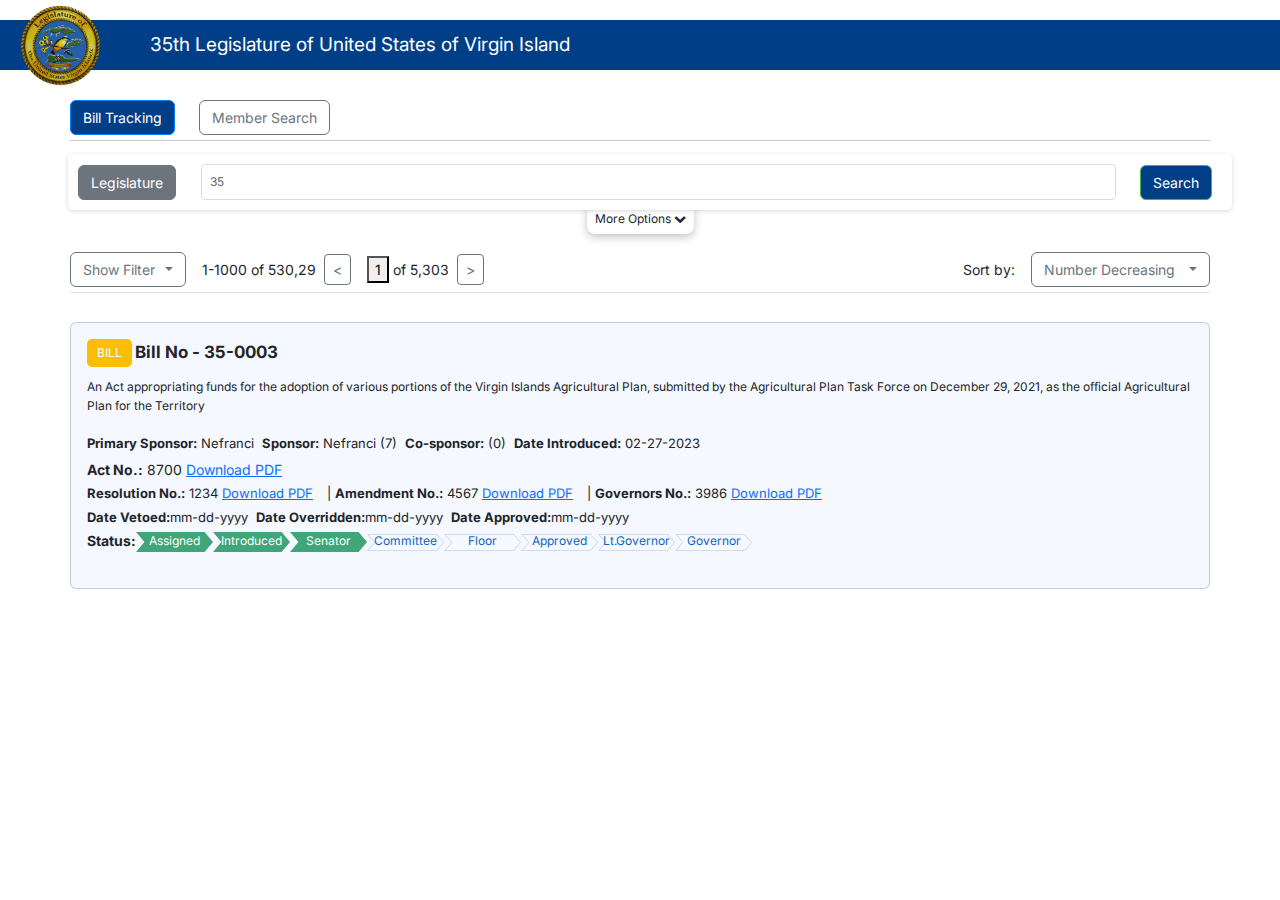
==== commit 985f68b4: "TENTH COMMIT" ====
--- a/index.html
+++ b/index.html
@@ -292,7 +292,7 @@
 	</div>
 	<div class="container">
 		<div class="row">
-		  <div class="col-4" id="hd">
+		  <div class="col-2" id="hd">
 			<div class="main">
 				<section class="section-content padding-y ">
 					<div class="container">
@@ -319,7 +319,7 @@
 															<div class="filter-label-stack">
 													
 															
-															<div class="mb-3" style="font-size: 14px;">
+															<div class="mb-3" style="font-size: 12px;">
 																<!-- Row 1 with 3 checkboxes -->
 																<label class="checkbox-btn d-block">
 																	<input type="checkbox" class=" me-2" id="approved-on">
@@ -413,7 +413,7 @@
 										<div class="filter-content collapse" id="collapse_4">
 											<div class="card-body">
 												<!-- Sponsor and Co-Sponsor Checkboxes -->
-												<div class="mb-3" style="font-size: 14px;">
+												<div class="mb-3" style="font-size: 12px;">
 													<label class="checkbox-btn d-block"></label>
 														<input type="checkbox" class="me-2">
 														<span>Primary Sponsors</span>
@@ -471,84 +471,88 @@
 				</section>
 			</div>
 		  </div>
+		 
 		  <div class="col mt-4">
 			<div class="card hide1" style=" width: 100%; height: fit-content; background: #f5f8ff;">
 				<div class="card-body">
 					<div style="
-					display: flex;
-					align-items: center;"><span class="bill-label">BILL</span> &nbsp;<span class="bill-number">Bill No - 35-0003</span>
-					</div>
-				<div class="bill-description">
-					An Act appropriating funds for the adoption of various portions of the Virgin Islands Agricultural Plan, submitted by the Agricultural Plan Task Force on December 29, 2021, as the official Agricultural Plan for the Territory
+				display: flex;
+				align-items: center;"><span class="bill-label">BILL</span> &nbsp;<span class="bill-number">Bill No -
+							35-0003</span>
+					</div>
+					<div class="bill-description">
+						An Act appropriating funds for the adoption of various portions of the Virgin Islands
+						Agricultural Plan, submitted by the Agricultural Plan Task Force on December 29, 2021, as
+						the official Agricultural Plan for the Territory
+					</div>
+					<div class="bill-details">
+						<div class="row-container" style="display: flex;          /* Enable Flexbox */
+				align-items: center;    /* Align items vertically in the center */
+				gap: 8px;              /* Space between each div */
+				font-size: 13px; line-height: 2;">
+							<div><span>Primary Sponsor:</span> Nefranci</div>
+							<div><span>Sponsor:</span> Nefranci (7)</div>
+							<div><span>Co-sponsor:</span> (0)</div>
+							<div><span>Date Introduced:</span> 02-27-2023</div><br>
+						</div>
+						<div style="line-height: 2;">
+							<span>Act No.:</span> 8700 <a href="#" class="download-link">Download PDF</a>
+						</div>
+						<div style="font-size: 13px;">
+							<span>Resolution No.:</span> 1234 <a href="#" class="download-link">Download PDF</a> |
+							<span>Amendment No.:</span> 4567 <a href="#" class="download-link">Download PDF</a> |
+							<span>Governors No.:</span> 3986 <a href="#" class="download-link">Download PDF</a>
+						</div>
+						<div class="row-container" style="display: flex;          /* Enable Flexbox */
+				align-items: center;    /* Align items vertically in the center */
+				gap: 8px;              /* Space between each div */
+				font-size: 13px; line-height: 2;">
+							<div><span>Date Vetoed:</span>mm-dd-yyyy</div>
+							<div><span>Date Overridden:</span>mm-dd-yyyy</div>
+							<div><span>Date Approved:</span>mm-dd-yyyy</div>
+						</div>
+
+						<div class="status-bar">
+							<div><span>Status:</span> </div>
+							<div class="status-item">
+								<img src="img/Status Tracker_Active.svg" alt="Step 1">
+								<span class="status-text" style="font-weight: normal;">Assigned</span>
+							</div>
+							<div class="status-item">
+								<img src="img/Status Tracker_Active.svg" alt="Step 2">
+								<span class="status-text" style="font-weight: normal;">Introduced</span>
+							</div>
+							<div class="status-item">
+								<img src="img/Status Tracker_Active.svg" alt="Step 3">
+								<span class="status-text" style="font-weight: normal;">Senator</span>
+							</div>
+							<div class="status-item">
+								<img src="img/Status Tracker_inactive.svg" alt="Step 4">
+								<span class="status-text-inactive" style="font-weight: normal;">Committee</span>
+							</div>
+							<div class="status-item">
+								<img src="img/Status Tracker_inactive.svg" alt="Step 4">
+								<span class="status-text-inactive" style="font-weight: normal;">Floor</span>
+							</div>
+							<div class="status-item">
+								<img src="img/Status Tracker_inactive.svg" alt="Step 4">
+								<span class="status-text-inactive" style="font-weight: normal;">Approved</span>
+							</div>
+							<div class="status-item">
+								<img src="img/Status Tracker_inactive.svg" alt="Step 4">
+								<span class="status-text-inactive" style="font-weight: normal;">Lt.Governor</span>
+							</div>
+							<div class="status-item">
+								<img src="img/Status Tracker_inactive.svg" alt="Step 4">
+								<span class="status-text-inactive" style="font-weight: normal;">Governor</span>
+							</div>
+						</div>
+
+
+					</div>
 				</div>
-				<div class="bill-details">
-					<div class="row-container" style="display: flex;          /* Enable Flexbox */
-					align-items: center;    /* Align items vertically in the center */
-					gap: 8px;              /* Space between each div */
-					font-size: 13px;">
-						<div><span>Primary Sponsor:</span> Nefranci</div>
-						<div><span>Sponsor:</span> Nefranci (7)</div>
-						<div><span>Co-sponsor:</span> (0)</div>
-						<div><span>Date Introduced:</span> 02-27-2023</div>
-					  </div>
-					<div>
-						<span>Act No.:</span> 8700 <a href="#" class="download-link">Download PDF</a>
-					</div>
-					<div style="font-size: 13px;">
-						<span>Resolution No.:</span> 1234 <a href="#" class="download-link">Download PDF</a> | 
-						<span>Amendment No.:</span> 4567 <a href="#" class="download-link">Download PDF</a> | 
-						<span>Governors No.:</span> 3986 <a href="#" class="download-link">Download PDF</a>
-					</div>
-					<div class="row-container" style="display: flex;          /* Enable Flexbox */
-					align-items: center;    /* Align items vertically in the center */
-					gap: 8px;              /* Space between each div */
-					font-size: 13px;">
-						<div><span>Date Vetoed:</span>mm-dd-yyyy</div>
-						<div><span>Date Overridden:</span>mm-dd-yyyy</div>
-						<div><span>Date Approved:</span>mm-dd-yyyy</div>
-				</div>
-
-				<div class="status-bar">
-					<div><span>Status:</span> </div>
-					<div class="status-item">
-						<img src="img/Status Tracker_Active.svg" alt="Step 1" >
-						<span class="status-text" style="font-weight: normal;">Assigned</span>
-					</div>
-					<div class="status-item">
-						<img src="img/Status Tracker_Active.svg" alt="Step 2">
-						<span class="status-text"  style="font-weight: normal;">Introduced</span>
-					</div>
-					<div class="status-item">
-						<img src="img/Status Tracker_Active.svg" alt="Step 3">
-						<span class="status-text" style="font-weight: normal;">Senator</span>
-					</div>
-					<div class="status-item">
-						<img src="img/Status Tracker_inactive.svg" alt="Step 4">
-						<span class="status-text-inactive" style="font-weight: normal;">Committee</span>
-					</div>
-					<div class="status-item">
-						<img src="img/Status Tracker_inactive.svg" alt="Step 4">
-						<span class="status-text-inactive" style="font-weight: normal;">Floor</span>
-					</div>
-					<div class="status-item">
-						<img src="img/Status Tracker_inactive.svg" alt="Step 4">
-						<span class="status-text-inactive" style="font-weight: normal;">Approved</span>
-					</div>
-					<div class="status-item">
-						<img src="img/Status Tracker_inactive.svg" alt="Step 4">
-						<span class="status-text-inactive" style="font-weight: normal;">Lt.Governor</span>
-					</div>
-					<div class="status-item">
-						<img src="img/Status Tracker_inactive.svg" alt="Step 4">
-						<span class="status-text-inactive" style="font-weight: normal;">Governor</span>
-					</div>
-				</div>
-				
-				
 			</div>
-		</div>
-		  </div>
-		</div>
+		</div>         
 		</div>
 	  </div>
 	  </div>
--- a/style.css
+++ b/style.css
@@ -561,8 +561,8 @@
 }
 
 .colmn {
-    width: 45%;
-    font-size: 12px;
+    width: 80%;
+    font-size: 11px;
 }
 
 .sde {
@@ -589,7 +589,7 @@
 }
 
 .sideflt {
-    width: 50%;
+    width: 100%;
 }
 
 /* For tablets in portrait (vertical) mode */
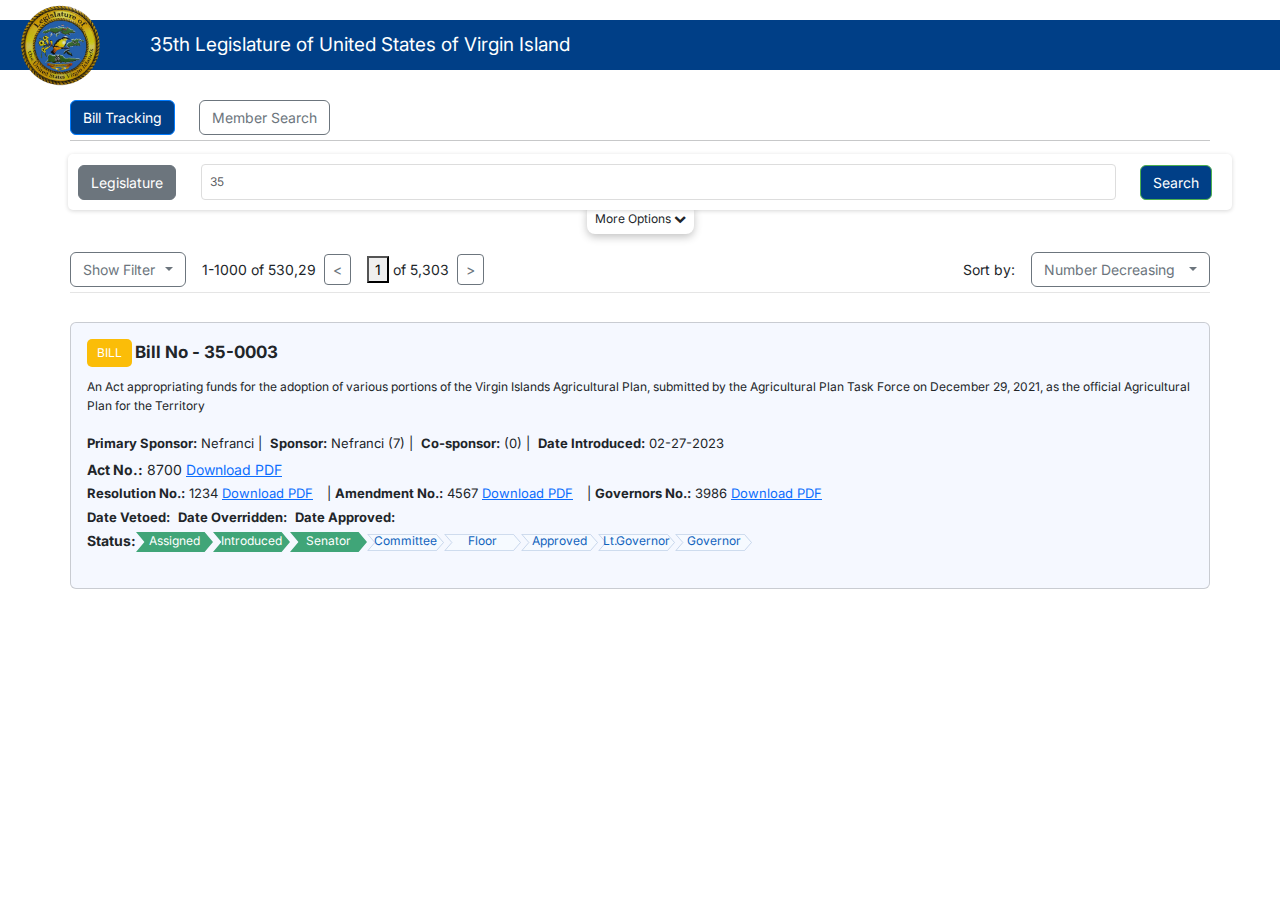
==== commit 34f1cbde: "TENTH COMMIT" ====
--- a/index.html
+++ b/index.html
@@ -490,9 +490,9 @@
 				align-items: center;    /* Align items vertically in the center */
 				gap: 8px;              /* Space between each div */
 				font-size: 13px; line-height: 2;">
-							<div><span>Primary Sponsor:</span> Nefranci</div>
-							<div><span>Sponsor:</span> Nefranci (7)</div>
-							<div><span>Co-sponsor:</span> (0)</div>
+							<div><span>Primary Sponsor:</span> Nefranci |</div>
+							<div><span>Sponsor:</span> Nefranci (7) |</div>
+							<div><span>Co-sponsor:</span> (0) |</div>
 							<div><span>Date Introduced:</span> 02-27-2023</div><br>
 						</div>
 						<div style="line-height: 2;">
@@ -507,9 +507,9 @@
 				align-items: center;    /* Align items vertically in the center */
 				gap: 8px;              /* Space between each div */
 				font-size: 13px; line-height: 2;">
-							<div><span>Date Vetoed:</span>mm-dd-yyyy</div>
-							<div><span>Date Overridden:</span>mm-dd-yyyy</div>
-							<div><span>Date Approved:</span>mm-dd-yyyy</div>
+							<div><span>Date Vetoed:</span></div>
+							<div><span>Date Overridden:</span></div>
+							<div><span>Date Approved:</span></div>
 						</div>
 
 						<div class="status-bar">
